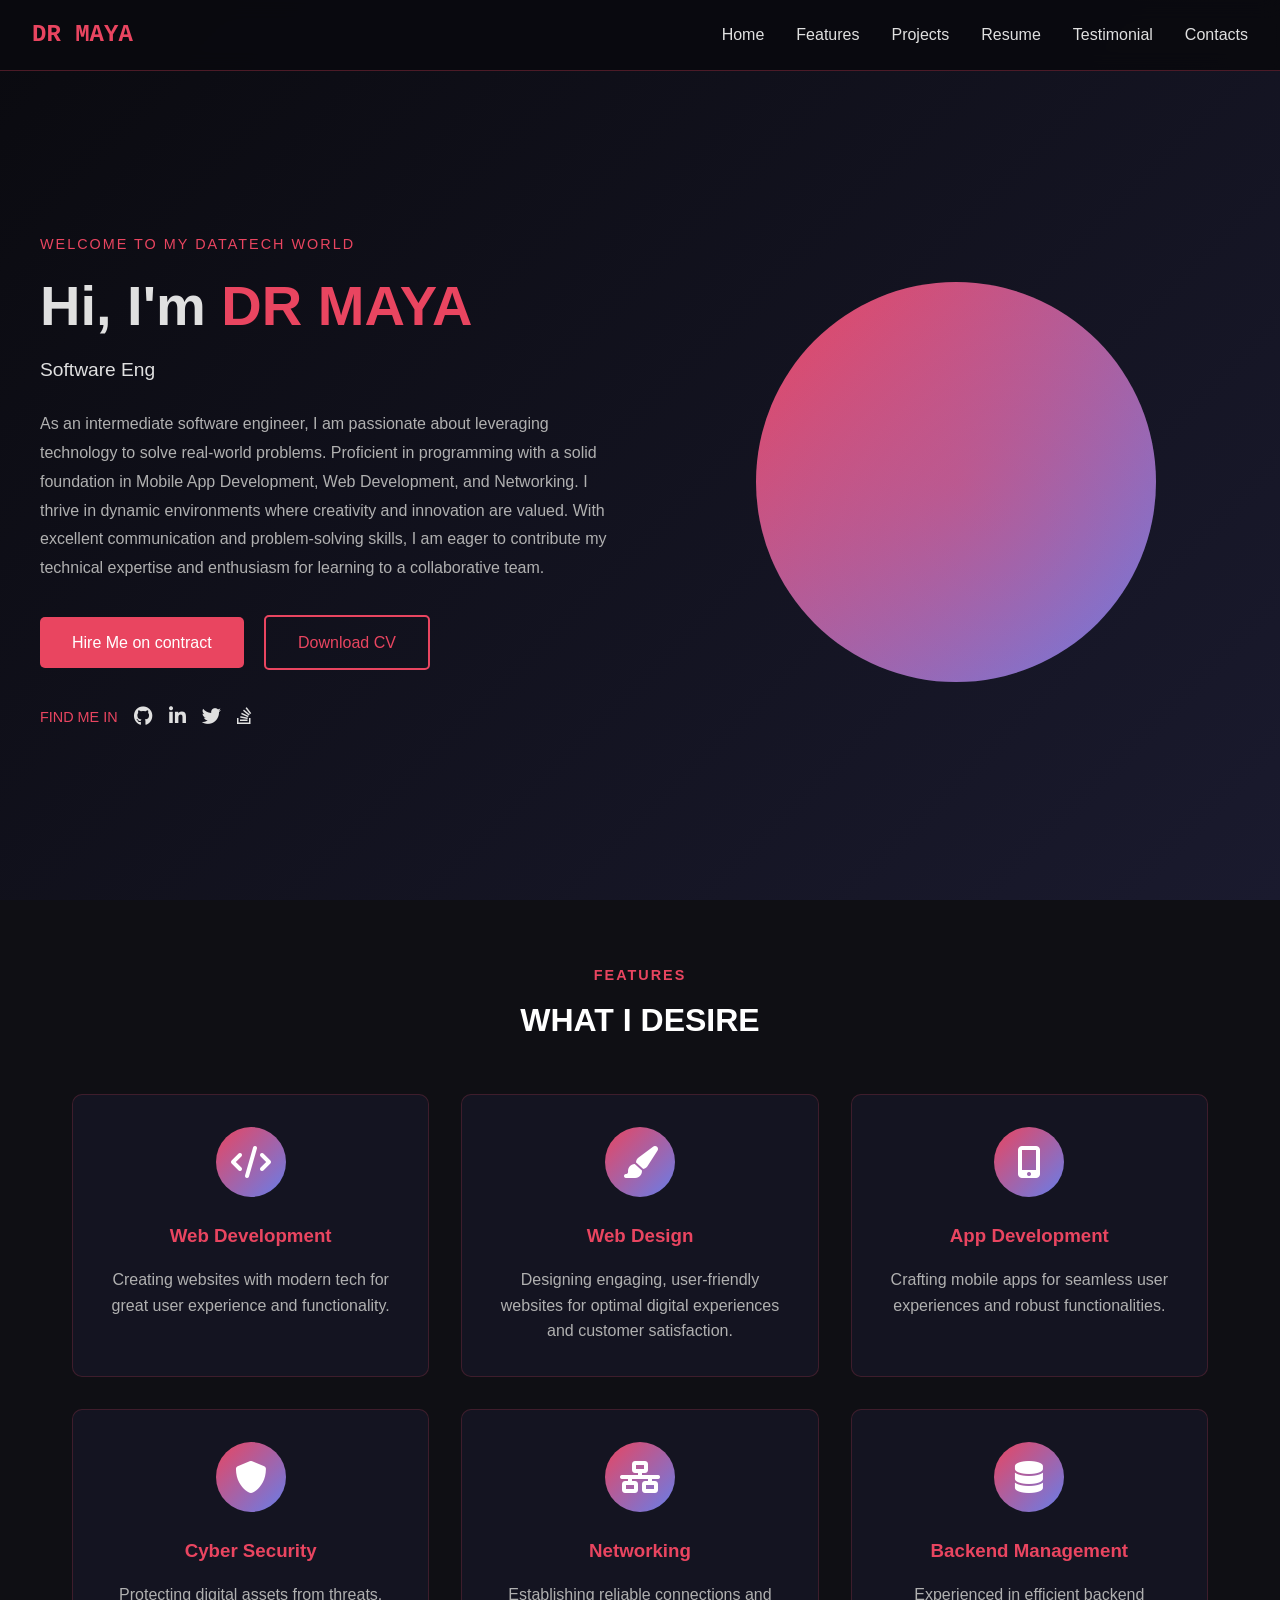
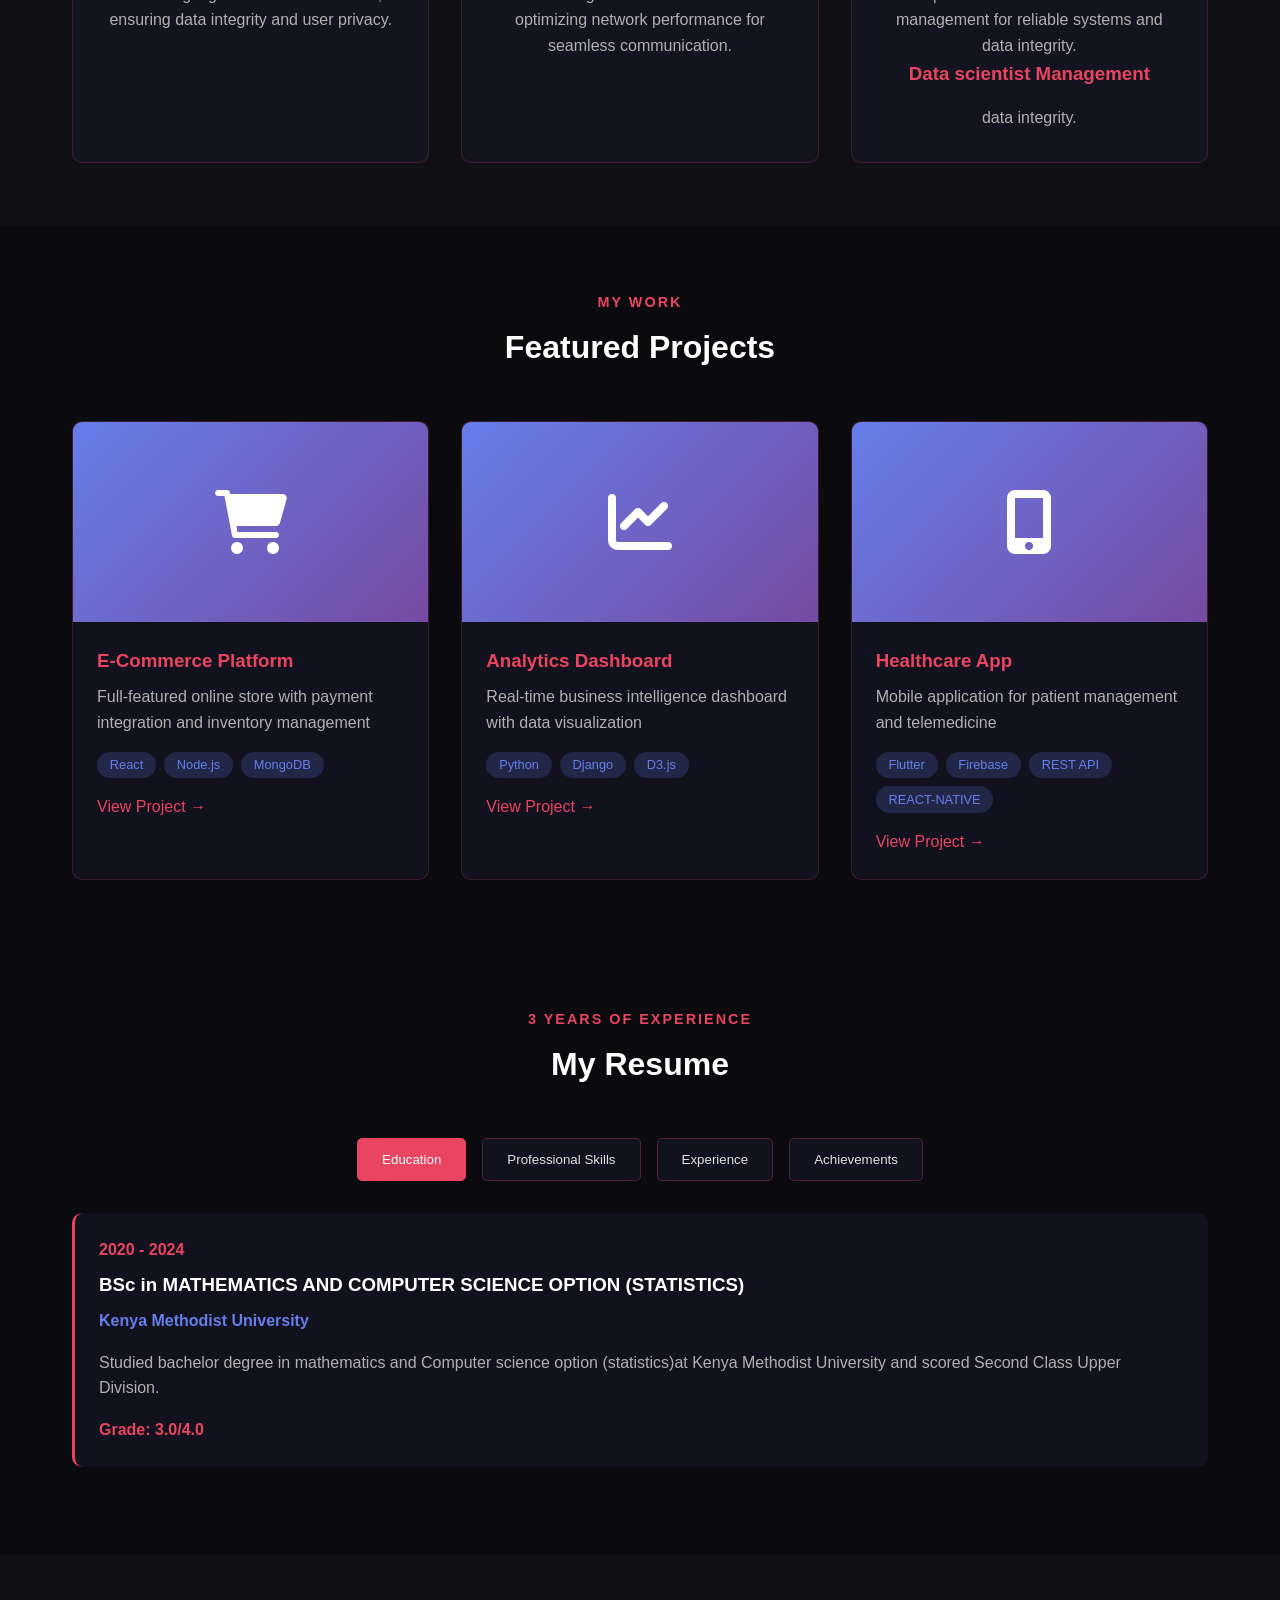
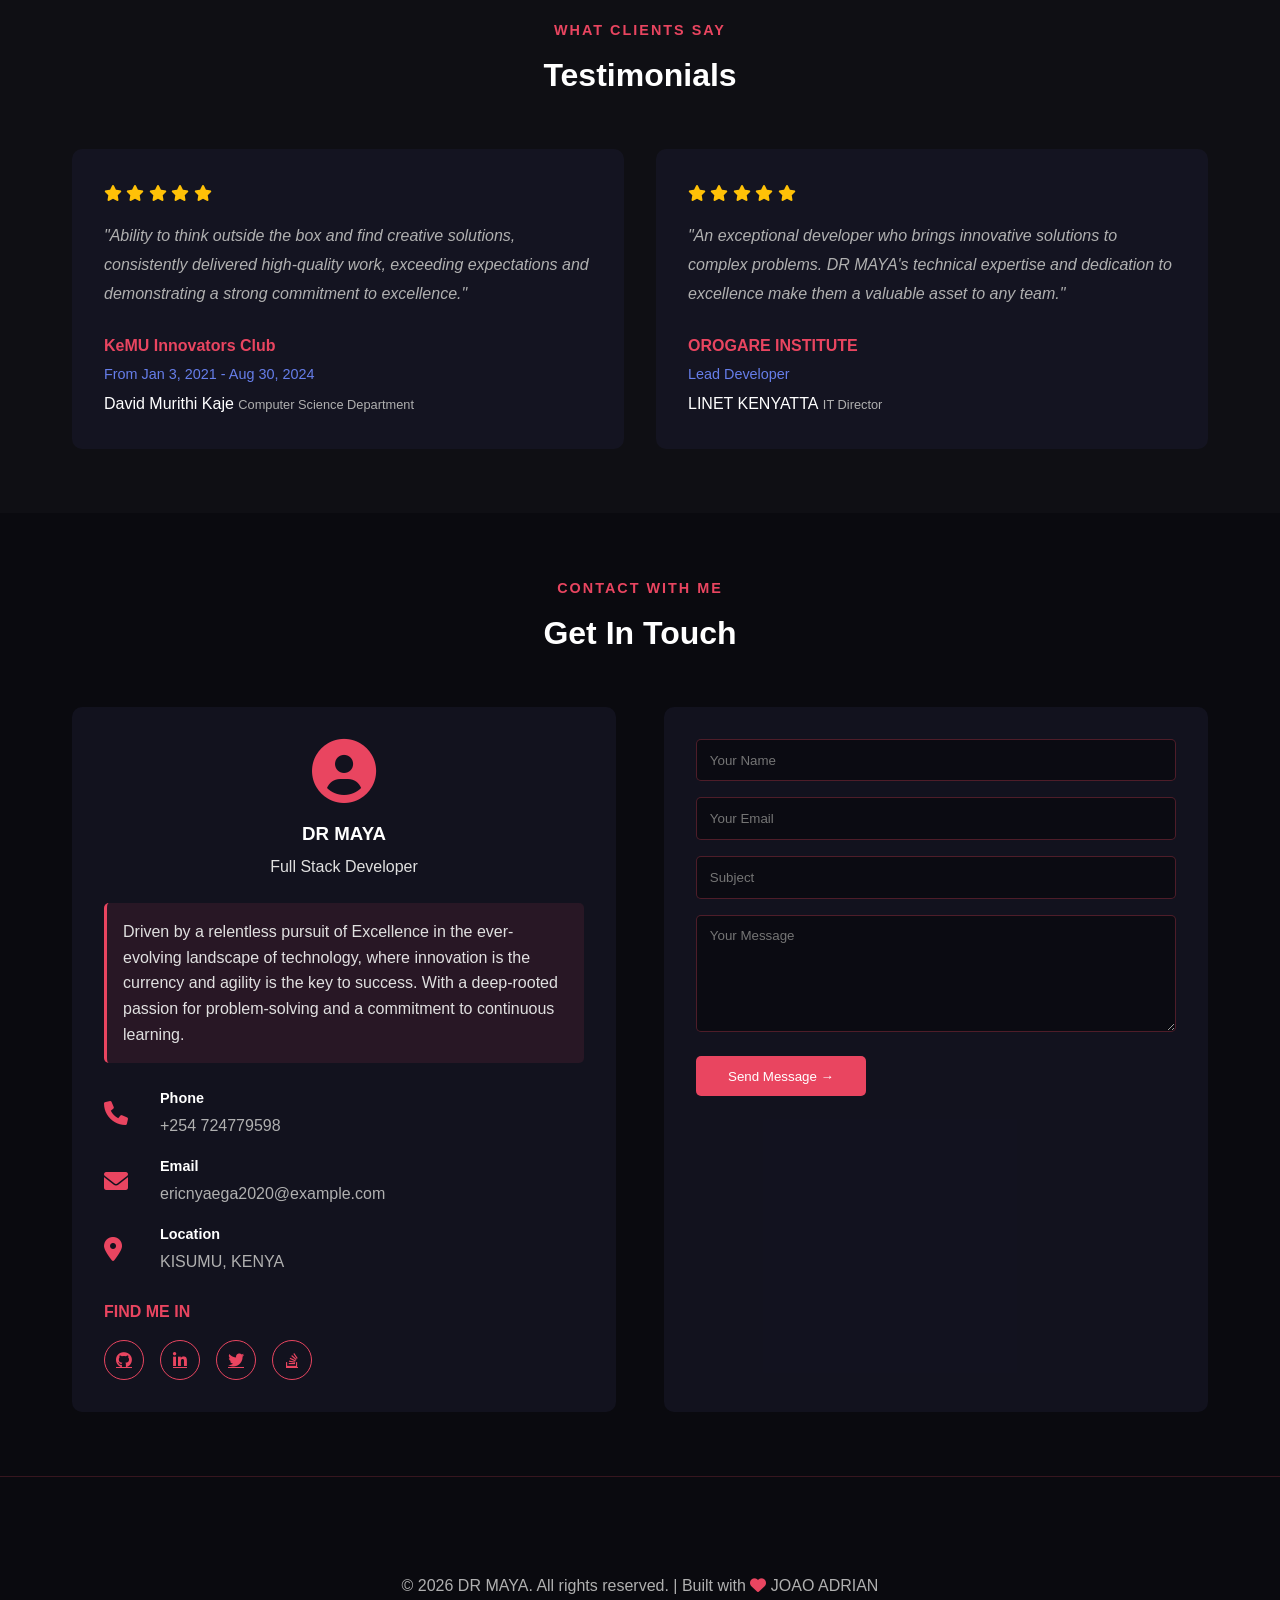
==== index.html @ 388cae54 "Add files via upload" ====
<!DOCTYPE html>
<html lang="en">
<head>
    <meta charset="UTF-8">
    <meta name="viewport" content="width=device-width, initial-scale=1.0">
    <title>DR MAYA | Software Engineer & front_end Developer</title>
    <link rel="stylesheet" href="style.css">
    <link rel="stylesheet" href="https://cdnjs.cloudflare.com/ajax/libs/font-awesome/6.0.0/css/all.min.css">
</head>
<body>
    <!-- Navigation -->
    <nav>
        <div class="logo">
            <a href="index.html">DR MAYA</a>
        </div>
        <ul class="nav-links">
            <li><a href="#home">Home</a></li>
            <li><a href="#features">Features</a></li>
            <li><a href="#projects">Projects</a></li>
            <li><a href="#resume">Resume</a></li>
            <li><a href="#testimonials">Testimonial</a></li>
            <li><a href="#contact">Contacts</a></li>
        </ul>
        <div class="menu-toggle">
            <i class="fas fa-bars"></i>
        </div>
    </nav>

    <!-- Hero Section -->
    <section id="home" class="hero">
        <div class="hero-content">
            <div class="hero-text">
                <span class="welcome-text">WELCOME TO MY DATATECH WORLD</span>
                <h1>Hi, I'm <span class="highlight">DR MAYA</span></h1>
                <div class="typed-text">
                    <span class="role">Software/Data Engineer</span>
                    <span class="role">Front end Developer</span>
                    <span class="role">Data Tech Innovator</span>
                </div>
                <p class="description">
                    As an intermediate software engineer, I am passionate about leveraging technology to solve real-world problems. 
                    Proficient in programming with a solid foundation in Mobile App Development, Web Development, and Networking. 
                    I thrive in dynamic environments where creativity and innovation are valued. With excellent communication 
                    and problem-solving skills, I am eager to contribute my technical expertise and enthusiasm for learning 
                    to a collaborative team.
                </p>
                <div class="hero-buttons">
                    <a href="#contact" class="btn btn-primary">Hire Me on contract</a>
                    <a href="#resume" class="btn btn-secondary">Download CV</a>
                </div>
                <div class="find-me">
                    <span>FIND ME IN</span>
                    <div class="social-icons">
                        <a href="#"><i class="fab fa-github"></i></a>
                        <a href="#"><i class="fab fa-linkedin-in"></i></a>
                        <a href="#"><i class="fab fa-twitter"></i></a>
                        <a href="#"><i class="fab fa-stack-overflow"></i></a>
                    </div>
                </div>
            </div>
            <div class="hero-image">
                <div class="image-wrapper">
                    <div class="glow-effect"></div>
                    <img src="https://via.placeholder.com/400x400/1a1a2e/e94560?text=DR+MAYA" alt="DR MAYA">
                </div>
            </div>
        </div>
    </section>

    <!-- Features Section -->
    <section id="features" class="features">
        <div class="container">
            <div class="section-header">
                <h2>FEATURES</h2>
                <h3>WHAT I DESIRE</h3>
            </div>
            <div class="features-grid">
                <div class="feature-card">
                    <div class="feature-icon">
                        <i class="fas fa-code"></i>
                    </div>
                    <h3>Web Development</h3>
                    <p>Creating websites with modern tech for great user experience and functionality.</p>
                </div>
                <div class="feature-card">
                    <div class="feature-icon">
                        <i class="fas fa-paint-brush"></i>
                    </div>
                    <h3>Web Design</h3>
                    <p>Designing engaging, user-friendly websites for optimal digital experiences and customer satisfaction.</p>
                </div>
                <div class="feature-card">
                    <div class="feature-icon">
                        <i class="fas fa-mobile-alt"></i>
                    </div>
                    <h3>App Development</h3>
                    <p>Crafting mobile apps for seamless user experiences and robust functionalities.</p>
                </div>
                <div class="feature-card">
                    <div class="feature-icon">
                        <i class="fas fa-shield-alt"></i>
                    </div>
                    <h3>Cyber Security</h3>
                    <p>Protecting digital assets from threats, ensuring data integrity and user privacy.</p>
                </div>
                <div class="feature-card">
                    <div class="feature-icon">
                        <i class="fas fa-network-wired"></i>
                    </div>
                    <h3>Networking</h3>
                    <p>Establishing reliable connections and optimizing network performance for seamless communication.</p>
                </div>
                <div class="feature-card">
                    <div class="feature-icon">
                        <i class="fas fa-database"></i>
                    </div>
                    <h3>Backend Management</h3>
                    <p>Experienced in efficient backend management for reliable systems and data integrity.</p>
                    <h3>Data scientist Management</h3>
                    <p>data integrity.</p>
                    
                </div>
            </div>
        </div>
    </section>

    <!-- Projects Section -->
    <section id="projects" class="projects">
        <div class="container">
            <div class="section-header">
                <h2>MY WORK</h2>
                <h3>Featured Projects</h3>
            </div>
            <div class="projects-grid">
                <div class="project-card">
                    <div class="project-image">
                        <i class="fas fa-shopping-cart"></i>
                    </div>
                    <div class="project-info">
                        <h3>E-Commerce Platform</h3>
                        <p>Full-featured online store with payment integration and inventory management</p>
                        <div class="project-tech">
                            <span>React</span>
                            <span>Node.js</span>
                            <span>MongoDB</span>
                        </div>
                        <a href="#" class="project-link">View Project →</a>
                    </div>
                </div>
                <div class="project-card">
                    <div class="project-image">
                        <i class="fas fa-chart-line"></i>
                    </div>
                    <div class="project-info">
                        <h3>Analytics Dashboard</h3>
                        <p>Real-time business intelligence dashboard with data visualization</p>
                        <div class="project-tech">
                            <span>Python</span>
                            <span>Django</span>
                            <span>D3.js</span>
                        </div>
                        <a href="#" class="project-link">View Project →</a>
                    </div>
                </div>
                <div class="project-card">
                    <div class="project-image">
                        <i class="fas fa-mobile-alt"></i>
                    </div>
                    <div class="project-info">
                        <h3>Healthcare App</h3>
                        <p>Mobile application for patient management and telemedicine</p>
                        <div class="project-tech">
                            <span>Flutter</span>
                            <span>Firebase</span>
                            <span>REST API</span>
                            <span>REACT-NATIVE</span>
                        </div>
                        <a href="#" class="project-link">View Project →</a>
                    </div>
                </div>
            </div>
        </div>
    </section>

    <!-- Resume Section -->
    <section id="resume" class="resume">
        <div class="container">
            <div class="section-header">
                <h2>3 YEARS OF EXPERIENCE</h2>
                <h3>My Resume</h3>
            </div>
            
            <div class="resume-tabs">
                <button class="tab-btn active" data-tab="education">Education</button>
                <button class="tab-btn" data-tab="skills">Professional Skills</button>
                <button class="tab-btn" data-tab="experience">Experience</button>
                <button class="tab-btn" data-tab="achievements">Achievements</button>
            </div>

            <div class="tab-content active" id="education">
                <div class="resume-card">
                    <div class="resume-date">2020 - 2024</div>
                    <h3>BSc in MATHEMATICS AND COMPUTER SCIENCE OPTION (STATISTICS)</h3>
                    <h4>Kenya Methodist University</h4>
                    <p>Studied bachelor degree in mathematics and Computer science option (statistics)at Kenya Methodist University and scored Second Class Upper Division.</p>
                    <div class="resume-grade">Grade: 3.0/4.0</div>
                </div>
            </div>

            <div class="tab-content" id="skills">
                <div class="skills-grid">
                    <div class="skills-category">
                        <h3>Development Skills</h3>
                        <div class="skill-item">
                            <span>REACT</span>
                            <div class="skill-bar"><div class="skill-progress" style="width: 100%"></div></div>
                            <span class="skill-percent">65%</span>
                        </div>
                        <div class="skill-item">
                            <span>JAVA</span>
                            <div class="skill-bar"><div class="skill-progress" style="width: 98%"></div></div>
                            <span class="skill-percent">68%</span>
                        </div>
                        <div class="skill-item">
                            <span>JAVASCRIPT</span>
                            <div class="skill-bar"><div class="skill-progress" style="width: 90%"></div></div>
                            <span class="skill-percent">90%</span>
                        </div>
                        <div class="skill-item">
                            <span>PYTHON</span>
                            <div class="skill-bar"><div class="skill-progress" style="width: 80%"></div></div>
                            <span class="skill-percent">80%</span>
                        </div>
                        <div class="skill-item">
                            <span>PHP & MySQL</span>
                            <div class="skill-bar"><div class="skill-progress" style="width: 100%"></div></div>
                            <span class="skill-percent">80%</span>
                        </div>
                        <div class="skill-item">
                            <span>Google Firebase</span>
                            <div class="skill-bar"><div class="skill-progress" style="width: 95%"></div></div>
                            <span class="skill-percent">75%</span>
                        </div>

                    </div>
                    <div class="skills-category">
                        <h3>Networking Skills</h3>
                        <div class="skill-item">
                            <span>API INTEGRATION</span>
                            <div class="skill-bar"><div class="skill-progress" style="width: 100%"></div></div>
                            <span class="skill-percent">100%</span>
                        </div>
                        <div class="skill-item">
                            <span>DATABASE MANAGEMENT</span>
                            <div class="skill-bar"><div class="skill-progress" style="width: 90%"></div></div>
                            <span class="skill-percent">90%</span>
                        </div>
                        <div class="skill-item">
                            <span>SERVER ADMINISTRATION</span>
                            <div class="skill-bar"><div class="skill-progress" style="width: 85%"></div></div>
                            <span class="skill-percent">85%</span>
                        </div>
                        <div class="skill-item">
                            <span>PERFORMANCE OPTIMIZATION</span>
                            <div class="skill-bar"><div class="skill-progress" style="width: 92%"></div></div>
                            <span class="skill-percent">92%</span>
                        </div>
                        <div class="skill-item">
                            <span>NETWORK SECURITY</span>
                            <div class="skill-bar"><div class="skill-progress" style="width: 98%"></div></div>
                            <span class="skill-percent">98%</span>
                        </div>
                        <div class="skill-item">
                            <span>HARDWARE INSTALLATION</span>
                            <div class="skill-bar"><div class="skill-progress" style="width: 100%"></div></div>
                            <span class="skill-percent">100%</span>
                        </div>
                         <div class="skills-category">
                        <h3>TEACHING CAREER</h3>
                        <div class="skill-item">
                            <span>LECTURER OROGARE TVC</span>
                            <div class="skill-bar"><div class="skill-progress" style="width: 100%"></div></div>
                            <span class="skill-percent">100%</span>
                        </div>
                       
                    </div>
                </div>
            </div>

            <div class="tab-content" id="experience">
                <div class="resume-card">
                    <div class="resume-date">2024 - 2025</div>
                    <h3>data Engineer</h3>
                    <h4>meru university</h4>
                    <p>Worked as a data engineer at meru university. Designed and developed an advertising website for the Agency.</p>
                </div>
                <div class="resume-card">
                    <div class="resume-date">2025 - present</div>
                    <h3>Network Administrator</h3>
                    <h4>orogare intsitute</h4>
                    <p>Responsible for network configuration, maintenance, and ensuring optimal network performance.</p>
                </div>
                <div class="resume-card">
                    <div class="resume-date">2021 - 2024</div>
                    <h3>Mobile App Development Training</h3>
                    <h4>Kenya Methodist University</h4>
                    <p>Attended Innovators Club bootcamp workshop for mobile app development and data engineer.</p>
                </div>
                <div class="resume-card">
                    <div class="resume-date">2023</div>
                    <h3>Web Development Workshop</h3>
                    <h4>Apple Developer Team</h4>
                    <p>Attended online workshop for web application using React framework for frontend development.</p>
                </div>
            </div>

            <div class="tab-content" id="achievements">
                <div class="achievements-grid">
                    <div class="achievement-card">
                        <i class="fas fa-trophy"></i>
                        <h3>Best Innovator Award</h3>
                        <p>Kenya Methodist University - 2023</p>
                    </div>
                    <div class="achievement-card">
                        <i class="fas fa-certificate"></i>
                        <h3>Certified data engineer Developer</h3>
                        <p>Google Developer Certification - 2025</p>
                    </div>
                    <div class="achievement-card">
                        <i class="fas fa-award"></i>
                        <h3>Excellence in IoT Engineering</h3>
                        <p>IoT DEVELOPER - 2026</p>
                    </div>
                </div>
            </div>
        </div>
    </section>

    <!-- Testimonials Section -->
    <section id="testimonials" class="testimonials">
        <div class="container">
            <div class="section-header">
                <h2>WHAT CLIENTS SAY</h2>
                <h3>Testimonials</h3>
            </div>
            <div class="testimonials-grid">
                <div class="testimonial-card">
                    <div class="testimonial-rating">
                        <i class="fas fa-star"></i>
                        <i class="fas fa-star"></i>
                        <i class="fas fa-star"></i>
                        <i class="fas fa-star"></i>
                        <i class="fas fa-star"></i>
                    </div>
                    <p class="testimonial-text">
                        "Ability to think outside the box and find creative solutions, consistently delivered high-quality work, 
                        exceeding expectations and demonstrating a strong commitment to excellence."
                    </p>
                    <div class="testimonial-author">
                        <h4>KeMU Innovators Club</h4>
                        <p>From Jan 3, 2021 - Aug 30, 2024</p>
                        <span>David Murithi Kaje</span>
                        <small>Computer Science Department</small>
                    </div>
                </div>
                <div class="testimonial-card">
                    <div class="testimonial-rating">
                        <i class="fas fa-star"></i>
                        <i class="fas fa-star"></i>
                        <i class="fas fa-star"></i>
                        <i class="fas fa-star"></i>
                        <i class="fas fa-star"></i>
                    </div>
                    <p class="testimonial-text">
                        "An exceptional developer who brings innovative solutions to complex problems. DR MAYA's technical expertise 
                        and dedication to excellence make them a valuable asset to any team."
                    </p>
                    <div class="testimonial-author">
                        <h4>OROGARE INSTITUTE</h4>
                        <p>Lead Developer</p>
                        <span>LINET KENYATTA</span>
                        <small>IT Director</small>
                    </div>
                </div>
            </div>
        </div>
    </section>

    <!-- Contact Section -->
    <section id="contact" class="contact">
        <div class="container">
            <div class="section-header">
                <h2>CONTACT WITH ME</h2>
                <h3>Get In Touch</h3>
            </div>
            <div class="contact-wrapper">
                <div class="contact-info">
                    <div class="contact-header">
                        <i class="fas fa-user-circle"></i>
                        <h3>DR MAYA</h3>
                        <p>Full Stack Developer</p>
                    </div>
                    <div class="contact-quote">
                        <p>Driven by a relentless pursuit of Excellence in the ever-evolving landscape of technology, 
                        where innovation is the currency and agility is the key to success. With a deep-rooted passion 
                        for problem-solving and a commitment to continuous learning.</p>
                    </div>
                    <div class="contact-details">
                        <div class="contact-item">
                            <i class="fas fa-phone"></i>
                            <div>
                                <h4>Phone</h4>
                                <p>+254 724779598</p>
                            </div>
                        </div>
                        <div class="contact-item">
                            <i class="fas fa-envelope"></i>
                            <div>
                                <h4>Email</h4>
                                <p>ericnyaega2020@example.com</p>
                            </div>
                        </div>
                        <div class="contact-item">
                            <i class="fas fa-map-marker-alt"></i>
                            <div>
                                <h4>Location</h4>
                                <p>KISUMU, KENYA</p>
                            </div>
                        </div>
                    </div>
                    <div class="contact-social">
                        <h4>FIND ME IN</h4>
                        <div class="social-links">
                            <a href="#"><i class="fab fa-github"></i></a>
                            <a href="#"><i class="fab fa-linkedin-in"></i></a>
                            <a href="#"><i class="fab fa-twitter"></i></a>
                            <a href="#"><i class="fab fa-stack-overflow"></i></a>
                        </div>
                    </div>
                </div>
                <form class="contact-form" id="contactForm">
                    <div class="form-group">
                        <input type="text" placeholder="Your Name" required>
                    </div>
                    <div class="form-group">
                        <input type="email" placeholder="Your Email" required>
                    </div>
                    <div class="form-group">
                        <input type="text" placeholder="Subject">
                    </div>
                    <div class="form-group">
                        <textarea rows="6" placeholder="Your Message" required></textarea>
                    </div>
                    <button type="submit" class="btn btn-primary">Send Message →</button>
                </form>
            </div>
        </div>
    </section>

    <!-- Footer -->
    <footer>
        <div class="container">
            <p>&copy; 2026 DR MAYA. All rights reserved. | Built with <i class="fas fa-heart"></i> JOAO ADRIAN</p>
        </div>
    </footer>

    <script src="script.js"></script>
</body>
</html>
---- style.css ----
* {
    margin: 0;
    padding: 0;
    box-sizing: border-box;
}

body {
    font-family: 'Poppins', 'Segoe UI', Tahoma, Geneva, Verdana, sans-serif;
    background: #0a0a0f;
    color: #e0e0e0;
    line-height: 1.6;
    overflow-x: hidden;
}

/* Import Google Fonts */
@import url('https://fonts.googleapis.com/css2?family=Poppins:wght@300;400;500;600;700;800&display=swap');

/* Custom Scrollbar */
::-webkit-scrollbar {
    width: 10px;
}

::-webkit-scrollbar-track {
    background: #1a1a2e;
}

::-webkit-scrollbar-thumb {
    background: #e94560;
    border-radius: 5px;
}

/* Navigation */
nav {
    background: rgba(10, 10, 15, 0.95);
    backdrop-filter: blur(10px);
    padding: 1rem 2rem;
    position: fixed;
    width: 100%;
    top: 0;
    z-index: 1000;
    display: flex;
    justify-content: space-between;
    align-items: center;
    border-bottom: 1px solid rgba(233, 69, 96, 0.3);
}

.logo a {
    font-size: 1.5rem;
    font-weight: bold;
    color: #e94560;
    text-decoration: none;
    font-family: monospace;
}

.nav-links {
    display: flex;
    list-style: none;
    gap: 2rem;
}

.nav-links a {
    color: #e0e0e0;
    text-decoration: none;
    transition: color 0.3s;
    font-weight: 500;
}

.nav-links a:hover {
    color: #e94560;
}

.menu-toggle {
    display: none;
    font-size: 1.5rem;
    cursor: pointer;
}

/* Hero Section */
.hero {
    min-height: 100vh;
    display: flex;
    align-items: center;
    padding: 6rem 2rem 2rem;
    background: linear-gradient(135deg, #0a0a0f 0%, #1a1a2e 100%);
}

.hero-content {
    max-width: 1200px;
    margin: 0 auto;
    display: grid;
    grid-template-columns: 1fr 1fr;
    gap: 4rem;
    align-items: center;
}

.welcome-text {
    color: #e94560;
    font-size: 0.9rem;
    letter-spacing: 2px;
    margin-bottom: 1rem;
    display: inline-block;
}

.hero-text h1 {
    font-size: 3.5rem;
    margin-bottom: 1rem;
    line-height: 1.2;
}

.highlight {
    color: #e94560;
}

.typed-text {
    margin-bottom: 1.5rem;
    font-size: 1.2rem;
}

.role {
    display: inline-block;
    background: rgba(233, 69, 96, 0.2);
    padding: 0.2rem 1rem;
    border-radius: 20px;
    margin-right: 0.5rem;
}

.description {
    color: #b0b0b0;
    margin-bottom: 2rem;
    line-height: 1.8;
}

.hero-buttons {
    margin-bottom: 2rem;
}

.btn {
    display: inline-block;
    padding: 0.8rem 2rem;
    border-radius: 5px;
    text-decoration: none;
    transition: all 0.3s;
    margin-right: 1rem;
    border: none;
    cursor: pointer;
    font-weight: 500;
}

.btn-primary {
    background: #e94560;
    color: white;
}

.btn-primary:hover {
    background: #d63a54;
    transform: translateY(-2px);
    box-shadow: 0 5px 20px rgba(233, 69, 96, 0.3);
}

.btn-secondary {
    background: transparent;
    border: 2px solid #e94560;
    color: #e94560;
}

.btn-secondary:hover {
    background: #e94560;
    color: white;
    transform: translateY(-2px);
}

.find-me {
    display: flex;
    align-items: center;
    gap: 1rem;
}

.find-me span {
    color: #e94560;
    font-size: 0.9rem;
}

.social-icons {
    display: flex;
    gap: 1rem;
}

.social-icons a {
    color: #e0e0e0;
    transition: color 0.3s;
    font-size: 1.2rem;
}

.social-icons a:hover {
    color: #e94560;
}

.hero-image {
    position: relative;
}

.image-wrapper {
    position: relative;
    width: 400px;
    height: 400px;
    margin: 0 auto;
    border-radius: 50%;
    overflow: hidden;
    background: linear-gradient(135deg, #e94560, #667eea);
    padding: 5px;
}

.image-wrapper img {
    width: 100%;
    height: 100%;
    object-fit: cover;
    border-radius: 50%;
}

.glow-effect {
    position: absolute;
    top: -20px;
    left: -20px;
    right: -20px;
    bottom: -20px;
    background: radial-gradient(circle, rgba(233,69,96,0.3), transparent);
    border-radius: 50%;
    animation: pulse 2s infinite;
}

@keyframes pulse {
    0%, 100% { opacity: 0.5; transform: scale(1); }
    50% { opacity: 1; transform: scale(1.05); }
}

/* Sections */
.container {
    max-width: 1200px;
    margin: 0 auto;
    padding: 4rem 2rem;
}

.section-header {
    text-align: center;
    margin-bottom: 3rem;
}

.section-header h2 {
    color: #e94560;
    font-size: 0.9rem;
    letter-spacing: 2px;
    margin-bottom: 0.5rem;
}

.section-header h3 {
    font-size: 2rem;
    color: white;
}

/* Features */
.features {
    background: #0f0f14;
}

.features-grid {
    display: grid;
    grid-template-columns: repeat(auto-fit, minmax(350px, 1fr));
    gap: 2rem;
}

.feature-card {
    background: rgba(26, 26, 46, 0.5);
    padding: 2rem;
    border-radius: 10px;
    text-align: center;
    transition: all 0.3s;
    border: 1px solid rgba(233, 69, 96, 0.2);
}

.feature-card:hover {
    transform: translateY(-5px);
    border-color: #e94560;
    box-shadow: 0 5px 20px rgba(233, 69, 96, 0.2);
}

.feature-icon {
    width: 70px;
    height: 70px;
    background: linear-gradient(135deg, #e94560, #667eea);
    border-radius: 50%;
    display: flex;
    align-items: center;
    justify-content: center;
    margin: 0 auto 1.5rem;
}

.feature-icon i {
    font-size: 2rem;
    color: white;
}

.feature-card h3 {
    color: #e94560;
    margin-bottom: 1rem;
}

.feature-card p {
    color: #b0b0b0;
    line-height: 1.6;
}

/* Projects */
.projects-grid {
    display: grid;
    grid-template-columns: repeat(auto-fit, minmax(350px, 1fr));
    gap: 2rem;
}

.project-card {
    background: rgba(26, 26, 46, 0.5);
    border-radius: 10px;
    overflow: hidden;
    transition: all 0.3s;
    border: 1px solid rgba(233, 69, 96, 0.2);
}

.project-card:hover {
    transform: translateY(-5px);
    border-color: #e94560;
}

.project-image {
    height: 200px;
    background: linear-gradient(135deg, #667eea, #764ba2);
    display: flex;
    align-items: center;
    justify-content: center;
    font-size: 4rem;
    color: white;
}

.project-info {
    padding: 1.5rem;
}

.project-info h3 {
    color: #e94560;
    margin-bottom: 0.5rem;
}

.project-info p {
    color: #b0b0b0;
    margin-bottom: 1rem;
}

.project-tech {
    display: flex;
    gap: 0.5rem;
    flex-wrap: wrap;
    margin-bottom: 1rem;
}

.project-tech span {
    background: rgba(102, 126, 234, 0.2);
    padding: 0.2rem 0.8rem;
    border-radius: 20px;
    font-size: 0.8rem;
    color: #667eea;
}

.project-link {
    color: #e94560;
    text-decoration: none;
    font-weight: 500;
    transition: color 0.3s;
}

.project-link:hover {
    color: #667eea;
}

/* Resume */
.resume-tabs {
    display: flex;
    justify-content: center;
    gap: 1rem;
    margin-bottom: 2rem;
    flex-wrap: wrap;
}

.tab-btn {
    background: rgba(26, 26, 46, 0.5);
    border: 1px solid rgba(233, 69, 96, 0.3);
    padding: 0.8rem 1.5rem;
    border-radius: 5px;
    color: #e0e0e0;
    cursor: pointer;
    transition: all 0.3s;
    font-weight: 500;
}

.tab-btn.active {
    background: #e94560;
    border-color: #e94560;
    color: white;
}

.tab-btn:hover {
    background: #e94560;
    color: white;
}

.tab-content {
    display: none;
    animation: fadeIn 0.5s;
}

.tab-content.active {
    display: block;
}

@keyframes fadeIn {
    from { opacity: 0; transform: translateY(10px); }
    to { opacity: 1; transform: translateY(0); }
}

.resume-card {
    background: rgba(26, 26, 46, 0.5);
    padding: 1.5rem;
    border-radius: 10px;
    margin-bottom: 1.5rem;
    border-left: 3px solid #e94560;
}

.resume-date {
    color: #e94560;
    font-weight: bold;
    margin-bottom: 0.5rem;
}

.resume-card h3 {
    color: white;
    margin-bottom: 0.5rem;
}

.resume-card h4 {
    color: #667eea;
    margin-bottom: 1rem;
}

.resume-card p {
    color: #b0b0b0;
}

.resume-grade {
    margin-top: 1rem;
    color: #e94560;
    font-weight: bold;
}

/* Skills */
.skills-grid {
    display: grid;
    grid-template-columns: repeat(auto-fit, minmax(400px, 1fr));
    gap: 2rem;
}

.skills-category h3 {
    color: #e94560;
    margin-bottom: 1.5rem;
}

.skill-item {
    margin-bottom: 1rem;
    display: flex;
    align-items: center;
    gap: 1rem;
}

.skill-item span:first-child {
    width: 120px;
    font-weight: 500;
}

.skill-bar {
    flex: 1;
    height: 8px;
    background: rgba(255,255,255,0.1);
    border-radius: 10px;
    overflow: hidden;
}

.skill-progress {
    height: 100%;
    background: linear-gradient(90deg, #e94560, #667eea);
    border-radius: 10px;
    animation: slideIn 1s ease;
}

@keyframes slideIn {
    from { width: 0; }
    to { width: 100%; }
}

.skill-percent {
    width: 40px;
    text-align: right;
    color: #e94560;
}

/* Achievements */
.achievements-grid {
    display: grid;
    grid-template-columns: repeat(auto-fit, minmax(300px, 1fr));
    gap: 2rem;
}

.achievement-card {
    background: rgba(26, 26, 46, 0.5);
    padding: 2rem;
    border-radius: 10px;
    text-align: center;
    transition: all 0.3s;
}

.achievement-card:hover {
    transform: translateY(-5px);
    border-color: #e94560;
}

.achievement-card i {
    font-size: 3rem;
    color: #e94560;
    margin-bottom: 1rem;
}

.achievement-card h3 {
    color: white;
    margin-bottom: 0.5rem;
}

/* Testimonials */
.testimonials {
    background: #0f0f14;
}

.testimonials-grid {
    display: grid;
    grid-template-columns: repeat(auto-fit, minmax(450px, 1fr));
    gap: 2rem;
}

.testimonial-card {
    background: rgba(26, 26, 46, 0.5);
    padding: 2rem;
    border-radius: 10px;
    transition: all 0.3s;
}

.testimonial-card:hover {
    transform: translateY(-5px);
    box-shadow: 0 5px 20px rgba(233, 69, 96, 0.2);
}

.testimonial-rating {
    margin-bottom: 1rem;
    color: #ffc107;
}

.testimonial-text {
    color: #b0b0b0;
    font-style: italic;
    margin-bottom: 1.5rem;
    line-height: 1.8;
}

.testimonial-author h4 {
    color: #e94560;
    margin-bottom: 0.3rem;
}

.testimonial-author p {
    color: #667eea;
    font-size: 0.9rem;
    margin-bottom: 0.3rem;
}

.testimonial-author span {
    color: white;
    font-weight: 500;
}

.testimonial-author small {
    color: #b0b0b0;
    font-size: 0.8rem;
}

/* Contact */
.contact-wrapper {
    display: grid;
    grid-template-columns: 1fr 1fr;
    gap: 3rem;
}

.contact-info {
    background: rgba(26, 26, 46, 0.5);
    padding: 2rem;
    border-radius: 10px;
}

.contact-header {
    text-align: center;
    margin-bottom: 1.5rem;
}

.contact-header i {
    font-size: 4rem;
    color: #e94560;
    margin-bottom: 1rem;
}

.contact-header h3 {
    color: white;
    margin-bottom: 0.3rem;
}

.contact-quote {
    background: rgba(233, 69, 96, 0.1);
    padding: 1rem;
    border-radius: 5px;
    margin-bottom: 1.5rem;
    border-left: 3px solid #e94560;
}

.contact-details {
    margin-bottom: 1.5rem;
}

.contact-item {
    display: flex;
    align-items: center;
    gap: 1rem;
    margin-bottom: 1rem;
}

.contact-item i {
    font-size: 1.5rem;
    color: #e94560;
    width: 40px;
}

.contact-item h4 {
    color: white;
    font-size: 0.9rem;
    margin-bottom: 0.2rem;
}

.contact-item p {
    color: #b0b0b0;
}

.contact-social h4 {
    color: #e94560;
    margin-bottom: 1rem;
}

.social-links {
    display: flex;
    gap: 1rem;
}

.social-links a {
    width: 40px;
    height: 40px;
    border: 1px solid #e94560;
    border-radius: 50%;
    display: flex;
    align-items: center;
    justify-content: center;
    color: #e94560;
    transition: all 0.3s;
}

.social-links a:hover {
    background: #e94560;
    color: white;
    transform: translateY(-3px);
}

.contact-form {
    background: rgba(26, 26, 46, 0.5);
    padding: 2rem;
    border-radius: 10px;
}

.form-group {
    margin-bottom: 1rem;
}

.form-group input,
.form-group textarea {
    width: 100%;
    padding: 0.8rem;
    background: rgba(10, 10, 15, 0.8);
    border: 1px solid rgba(233, 69, 96, 0.3);
    border-radius: 5px;
    color: white;
    font-family: inherit;
    transition: all 0.3s;
}

.form-group input:focus,
.form-group textarea:focus {
    outline: none;
    border-color: #e94560;
}

/* Footer */
footer {
    background: #0a0a0f;
    text-align: center;
    padding: 2rem;
    border-top: 1px solid rgba(233, 69, 96, 0.2);
    color: #b0b0b0;
}

footer i {
    color: #e94560;
}

/* Responsive */
@media (max-width: 968px) {
    .hero-content {
        grid-template-columns: 1fr;
        text-align: center;
    }
    
    .find-me {
        justify-content: center;
    }
    
    .hero-image {
        order: -1;
    }
    
    .image-wrapper {
        width: 300px;
        height: 300px;
    }
    
    .contact-wrapper {
        grid-template-columns: 1fr;
    }
    
    .menu-toggle {
        display: block;
    }
    
    .nav-links {
        display: none;
        position: absolute;
        top: 100%;
        left: 0;
        right: 0;
        background: rgba(10, 10, 15, 0.95);
        flex-direction: column;
        padding: 1rem;
        text-align: center;
        backdrop-filter: blur(10px);
    }
    
    .nav-links.active {
        display: flex;
    }
    
    .skills-grid {
        grid-template-columns: 1fr;
    }
    
    .testimonials-grid {
        grid-template-columns: 1fr;
    }
}

@media (max-width: 768px) {
    .hero-text h1 {
        font-size: 2rem;
    }
    
    .features-grid,
    .projects-grid {
        grid-template-columns: 1fr;
    }
    
    .resume-tabs {
        flex-direction: column;
    }
    
    .section-header h3 {
        font-size: 1.5rem;
    }
}
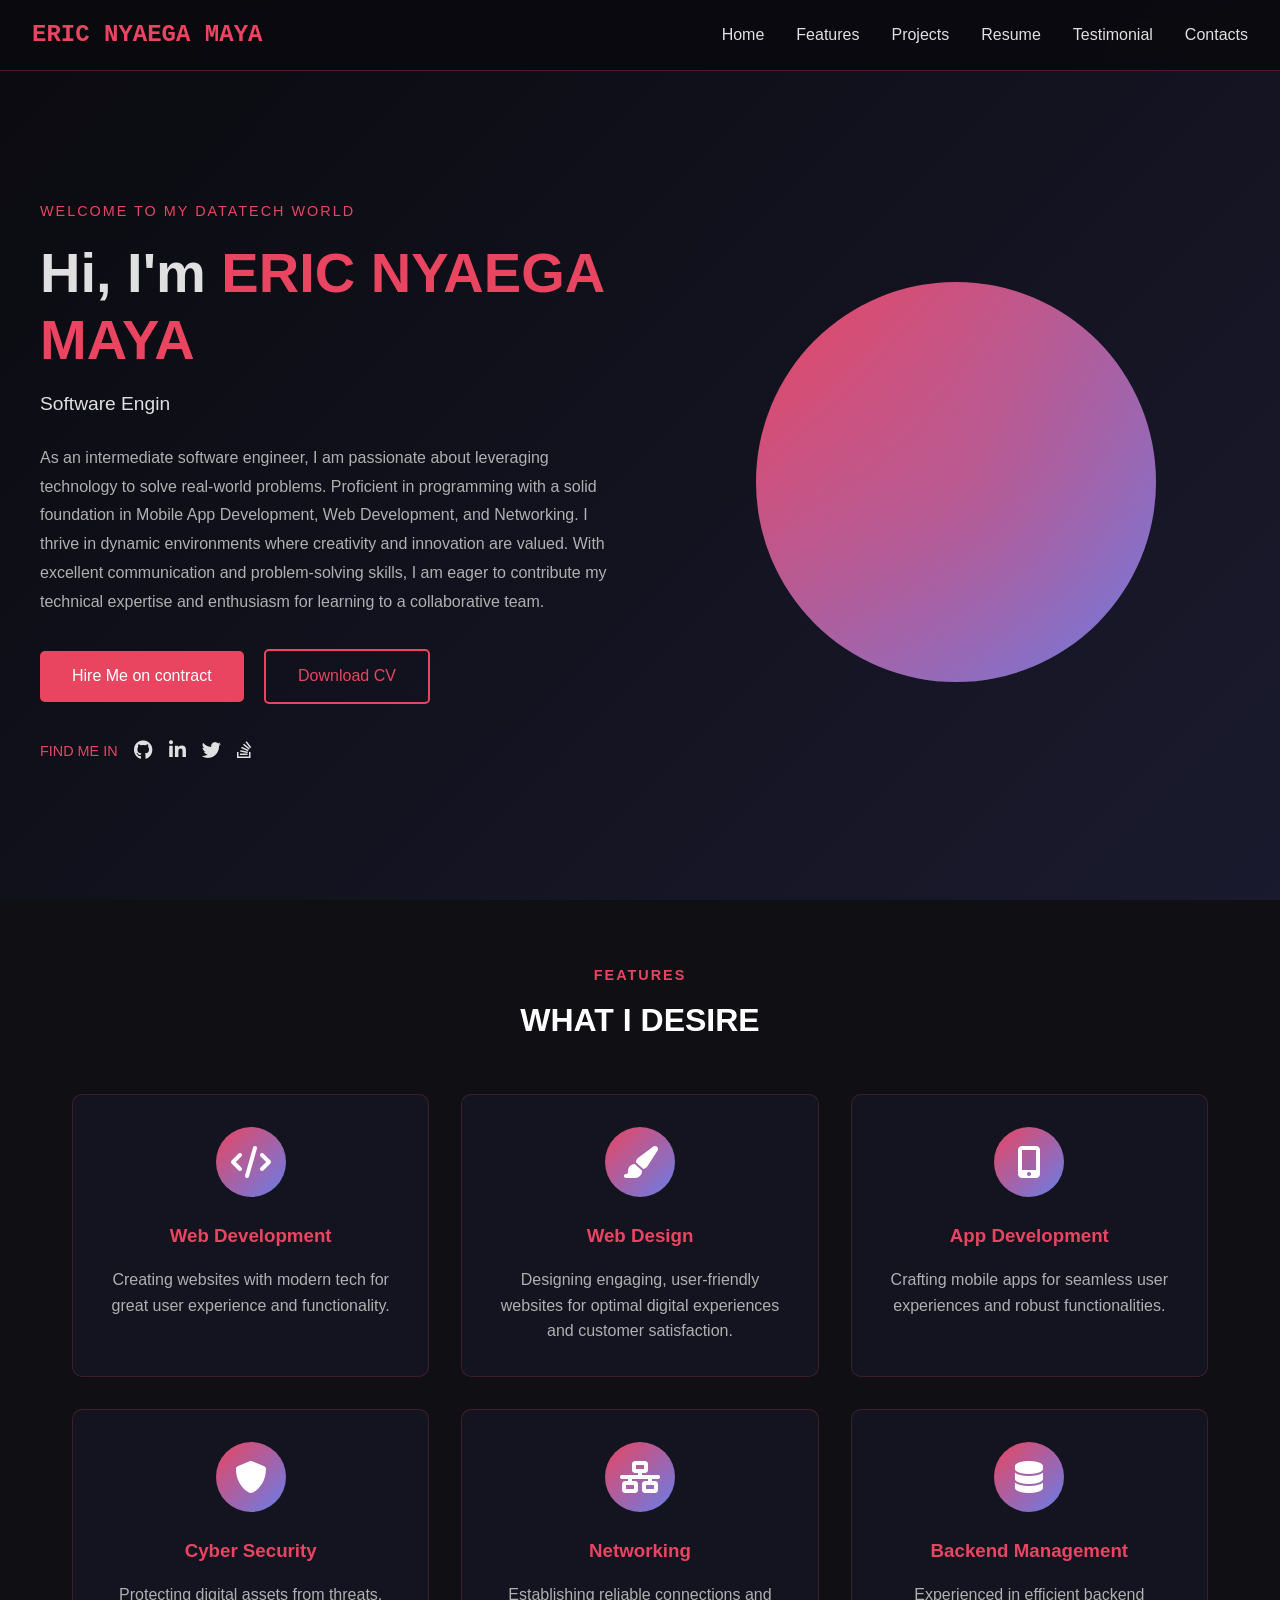
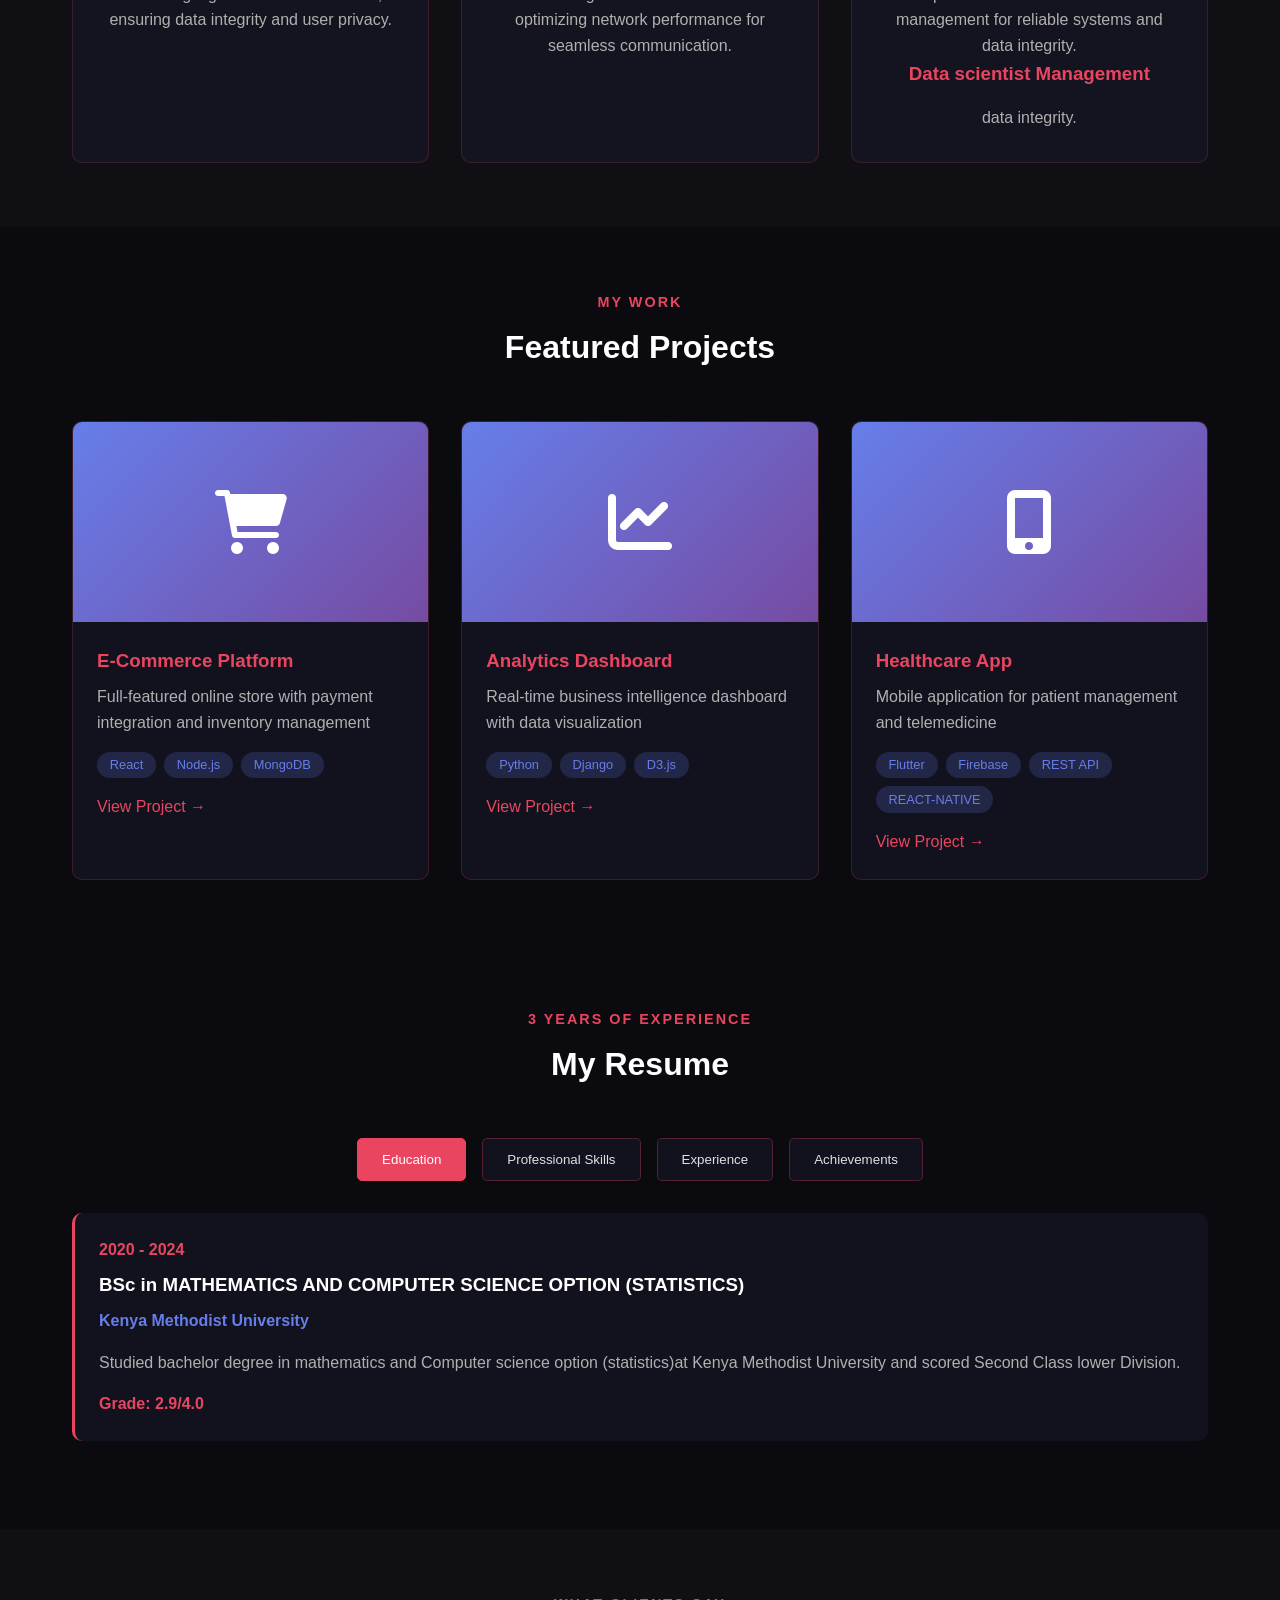
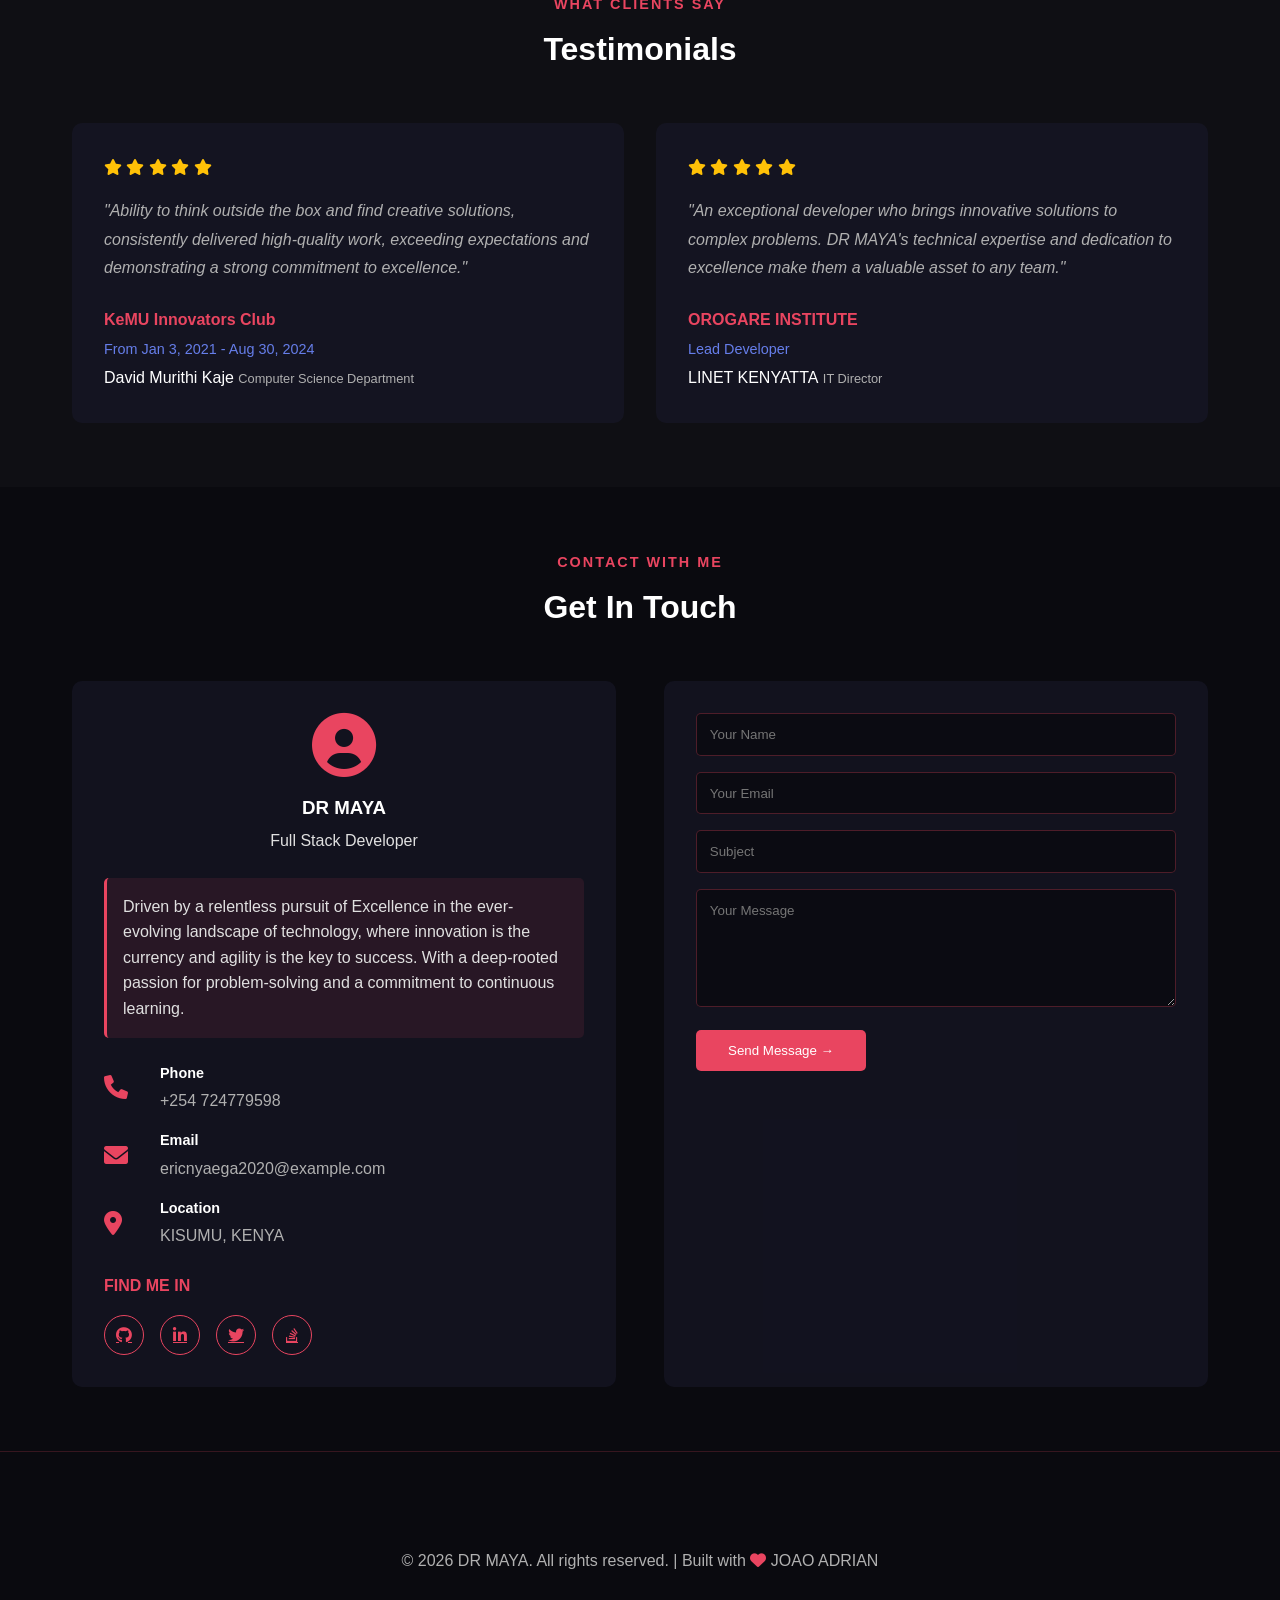
==== commit 43c1924d: "Update print statement to say 'Goodbye World'" ====
--- a/index.html
+++ b/index.html
@@ -3,7 +3,7 @@
 <head>
     <meta charset="UTF-8">
     <meta name="viewport" content="width=device-width, initial-scale=1.0">
-    <title>DR MAYA | Software Engineer & front_end Developer</title>
+    <title>ERIC NYAEGA MAYA | Software Engineer & front_end Developer</title>
     <link rel="stylesheet" href="style.css">
     <link rel="stylesheet" href="https://cdnjs.cloudflare.com/ajax/libs/font-awesome/6.0.0/css/all.min.css">
 </head>
@@ -11,7 +11,7 @@
     <!-- Navigation -->
     <nav>
         <div class="logo">
-            <a href="index.html">DR MAYA</a>
+            <a href="index.html">ERIC NYAEGA MAYA</a>
         </div>
         <ul class="nav-links">
             <li><a href="#home">Home</a></li>
@@ -31,7 +31,7 @@
         <div class="hero-content">
             <div class="hero-text">
                 <span class="welcome-text">WELCOME TO MY DATATECH WORLD</span>
-                <h1>Hi, I'm <span class="highlight">DR MAYA</span></h1>
+                <h1>Hi, I'm <span class="highlight">ERIC NYAEGA MAYA</span></h1>
                 <div class="typed-text">
                     <span class="role">Software/Data Engineer</span>
                     <span class="role">Front end Developer</span>
@@ -202,8 +202,8 @@
                     <div class="resume-date">2020 - 2024</div>
                     <h3>BSc in MATHEMATICS AND COMPUTER SCIENCE OPTION (STATISTICS)</h3>
                     <h4>Kenya Methodist University</h4>
-                    <p>Studied bachelor degree in mathematics and Computer science option (statistics)at Kenya Methodist University and scored Second Class Upper Division.</p>
-                    <div class="resume-grade">Grade: 3.0/4.0</div>
+                    <p>Studied bachelor degree in mathematics and Computer science option (statistics)at Kenya Methodist University and scored Second Class lower Division.</p>
+                    <div class="resume-grade">Grade: 2.9/4.0</div>
                 </div>
             </div>
 
@@ -466,4 +466,4 @@
 
     <script src="script.js"></script>
 </body>
-</html>+</html>
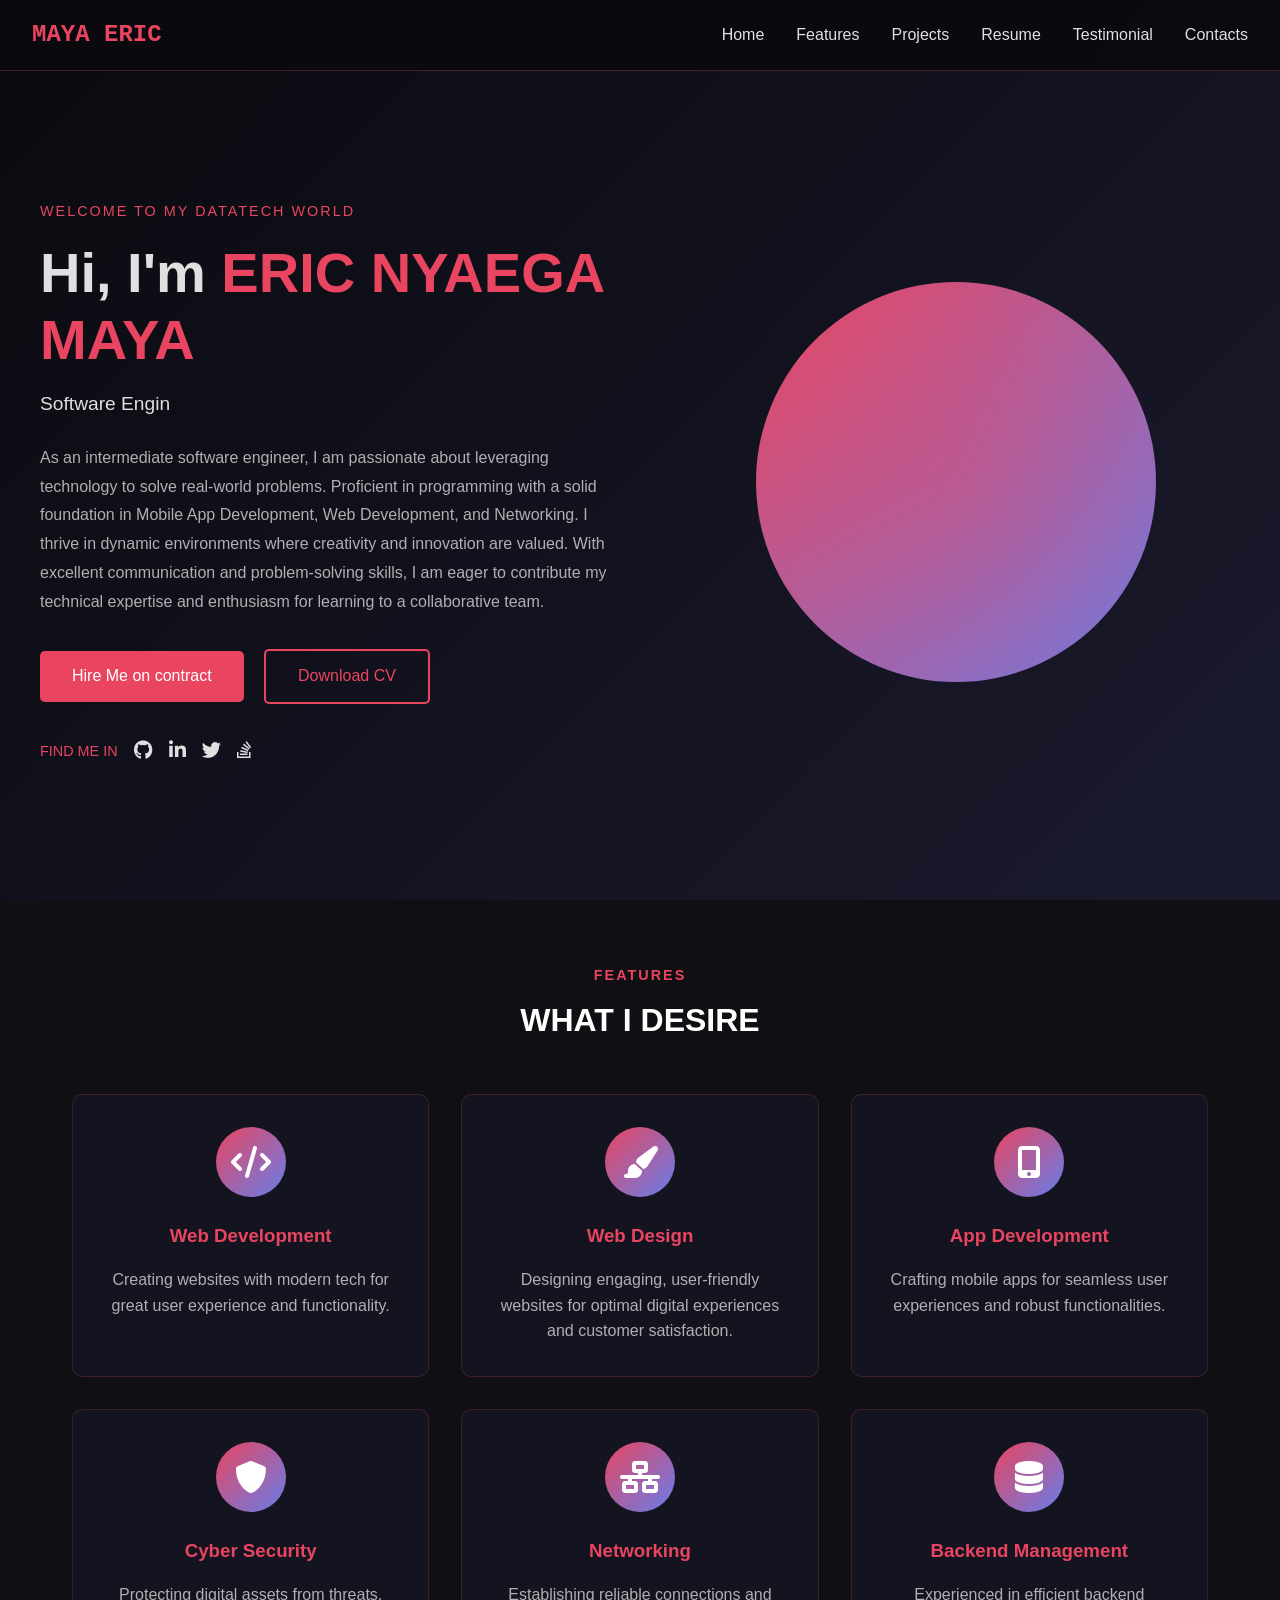
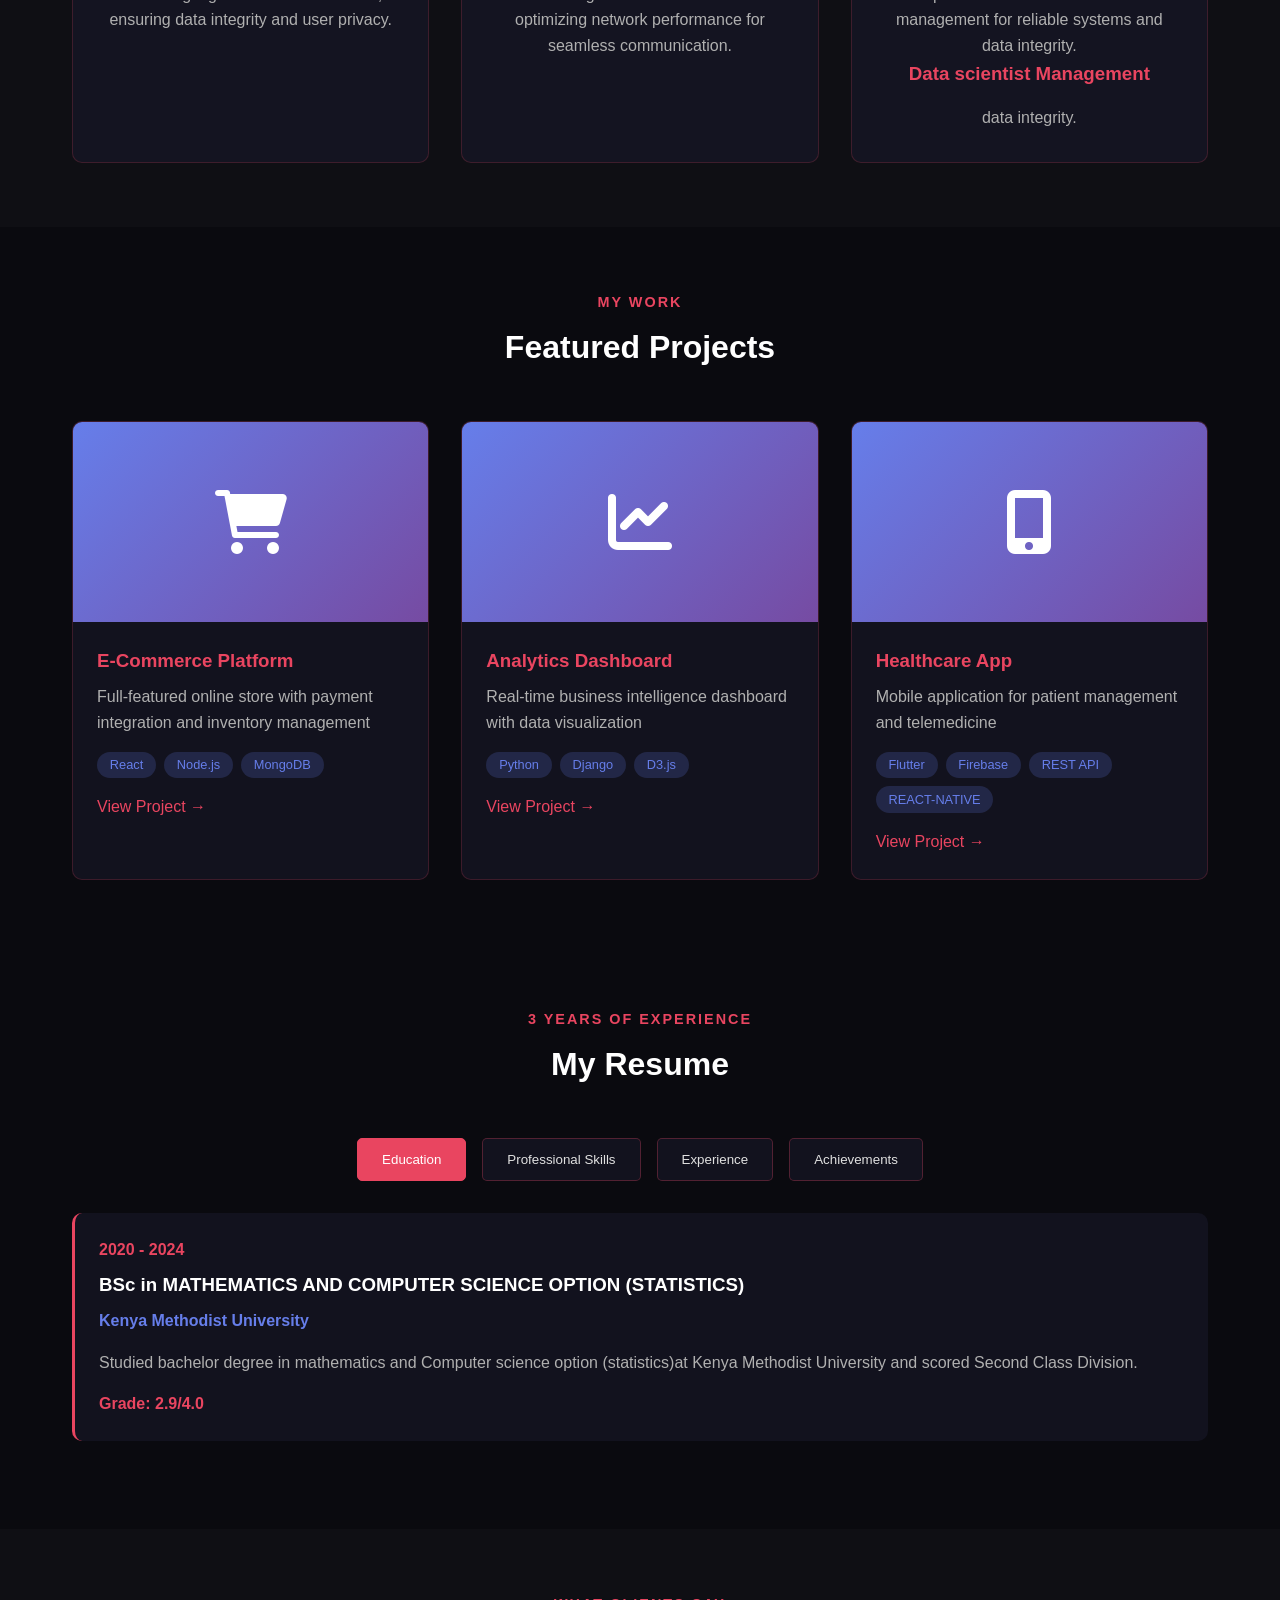
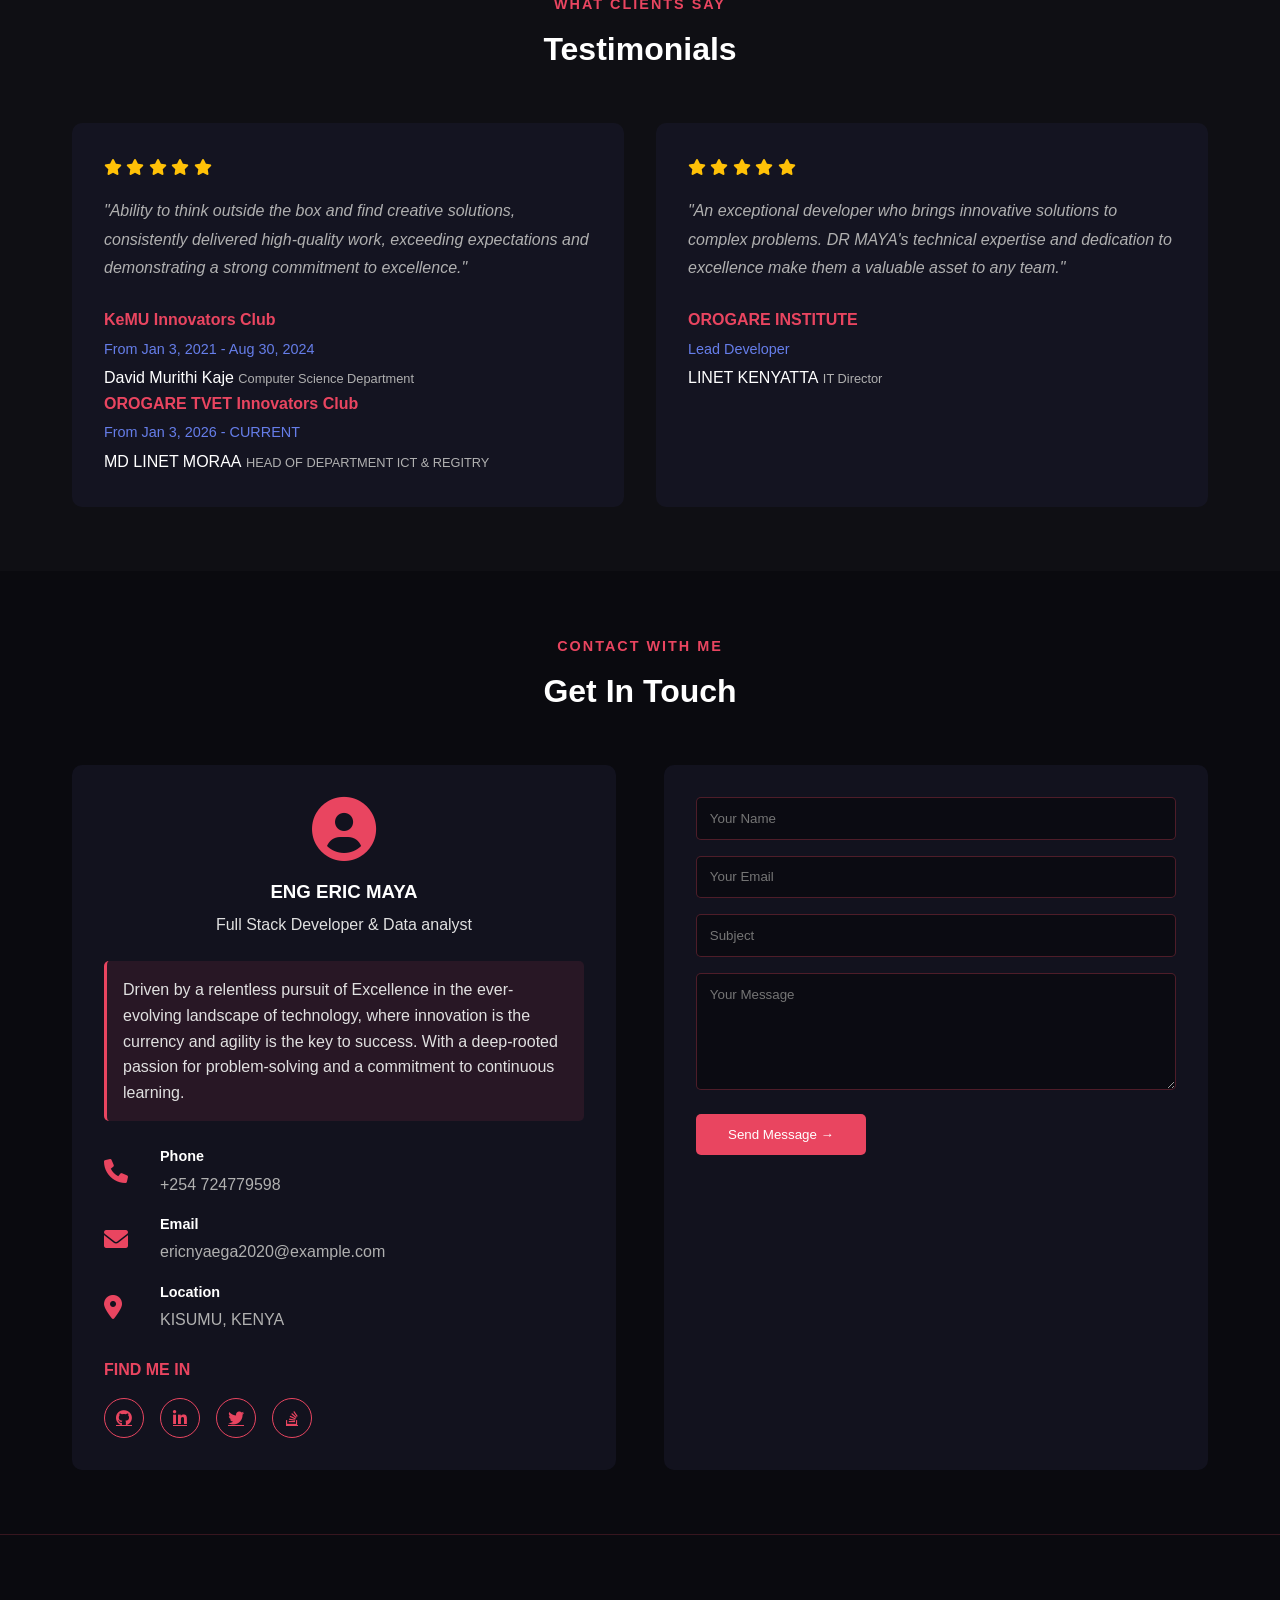
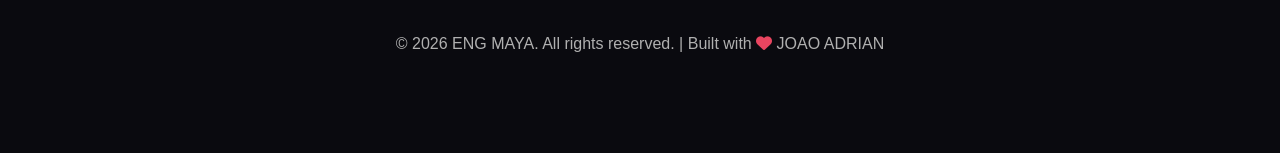
==== commit 564ec940: "Update fmt.Println message from 'Hello' to 'Goodbye'" ====
--- a/index.html
+++ b/index.html
@@ -3,7 +3,7 @@
 <head>
     <meta charset="UTF-8">
     <meta name="viewport" content="width=device-width, initial-scale=1.0">
-    <title>ERIC NYAEGA MAYA | Software Engineer & front_end Developer</title>
+    <title>MAYA ERIC | Software Engineer,front_end Developer & Data analyst</title>
     <link rel="stylesheet" href="style.css">
     <link rel="stylesheet" href="https://cdnjs.cloudflare.com/ajax/libs/font-awesome/6.0.0/css/all.min.css">
 </head>
@@ -11,7 +11,7 @@
     <!-- Navigation -->
     <nav>
         <div class="logo">
-            <a href="index.html">ERIC NYAEGA MAYA</a>
+            <a href="index.html">MAYA ERIC</a>
         </div>
         <ul class="nav-links">
             <li><a href="#home">Home</a></li>
@@ -36,6 +36,7 @@
                     <span class="role">Software/Data Engineer</span>
                     <span class="role">Front end Developer</span>
                     <span class="role">Data Tech Innovator</span>
+                    <span class="role">Data Analyst & visualization of data</span>
                 </div>
                 <p class="description">
                     As an intermediate software engineer, I am passionate about leveraging technology to solve real-world problems. 
@@ -202,7 +203,7 @@
                     <div class="resume-date">2020 - 2024</div>
                     <h3>BSc in MATHEMATICS AND COMPUTER SCIENCE OPTION (STATISTICS)</h3>
                     <h4>Kenya Methodist University</h4>
-                    <p>Studied bachelor degree in mathematics and Computer science option (statistics)at Kenya Methodist University and scored Second Class lower Division.</p>
+                    <p>Studied bachelor degree in mathematics and Computer science option (statistics)at Kenya Methodist University and scored Second Class  Division.</p>
                     <div class="resume-grade">Grade: 2.9/4.0</div>
                 </div>
             </div>
@@ -292,11 +293,11 @@
                     <div class="resume-date">2024 - 2025</div>
                     <h3>data Engineer</h3>
                     <h4>meru university</h4>
-                    <p>Worked as a data engineer at meru university. Designed and developed an advertising website for the Agency.</p>
+                    <p>Worked as a data engineer at meru university. Designed and developed an integrated system/ website for the Agency.</p>
                 </div>
                 <div class="resume-card">
                     <div class="resume-date">2025 - present</div>
-                    <h3>Network Administrator</h3>
+                    <h3>Network Administrator </h3>
                     <h4>orogare intsitute</h4>
                     <p>Responsible for network configuration, maintenance, and ensuring optimal network performance.</p>
                 </div>
@@ -308,6 +309,7 @@
                 </div>
                 <div class="resume-card">
                     <div class="resume-date">2023</div>
+                    <h3> CISCO CNNA certified</h3>
                     <h3>Web Development Workshop</h3>
                     <h4>Apple Developer Team</h4>
                     <p>Attended online workshop for web application using React framework for frontend development.</p>
@@ -362,6 +364,12 @@
                         <span>David Murithi Kaje</span>
                         <small>Computer Science Department</small>
                     </div>
+                     <div class="testimonial-author">
+                        <h4>OROGARE TVET Innovators Club</h4>
+                        <p>From Jan 3, 2026 - CURRENT</p>
+                        <span> MD LINET MORAA</span>
+                        <small> HEAD OF DEPARTMENT ICT & REGITRY</small>
+                    </div>
                 </div>
                 <div class="testimonial-card">
                     <div class="testimonial-rating">
@@ -397,8 +405,8 @@
                 <div class="contact-info">
                     <div class="contact-header">
                         <i class="fas fa-user-circle"></i>
-                        <h3>DR MAYA</h3>
-                        <p>Full Stack Developer</p>
+                        <h3>ENG ERIC MAYA</h3>
+                        <p>Full Stack Developer & Data analyst</p>
                     </div>
                     <div class="contact-quote">
                         <p>Driven by a relentless pursuit of Excellence in the ever-evolving landscape of technology, 
@@ -460,7 +468,7 @@
     <!-- Footer -->
     <footer>
         <div class="container">
-            <p>&copy; 2026 DR MAYA. All rights reserved. | Built with <i class="fas fa-heart"></i> JOAO ADRIAN</p>
+            <p>&copy; 2026 ENG MAYA. All rights reserved. | Built with <i class="fas fa-heart"></i> JOAO ADRIAN</p>
         </div>
     </footer>
 
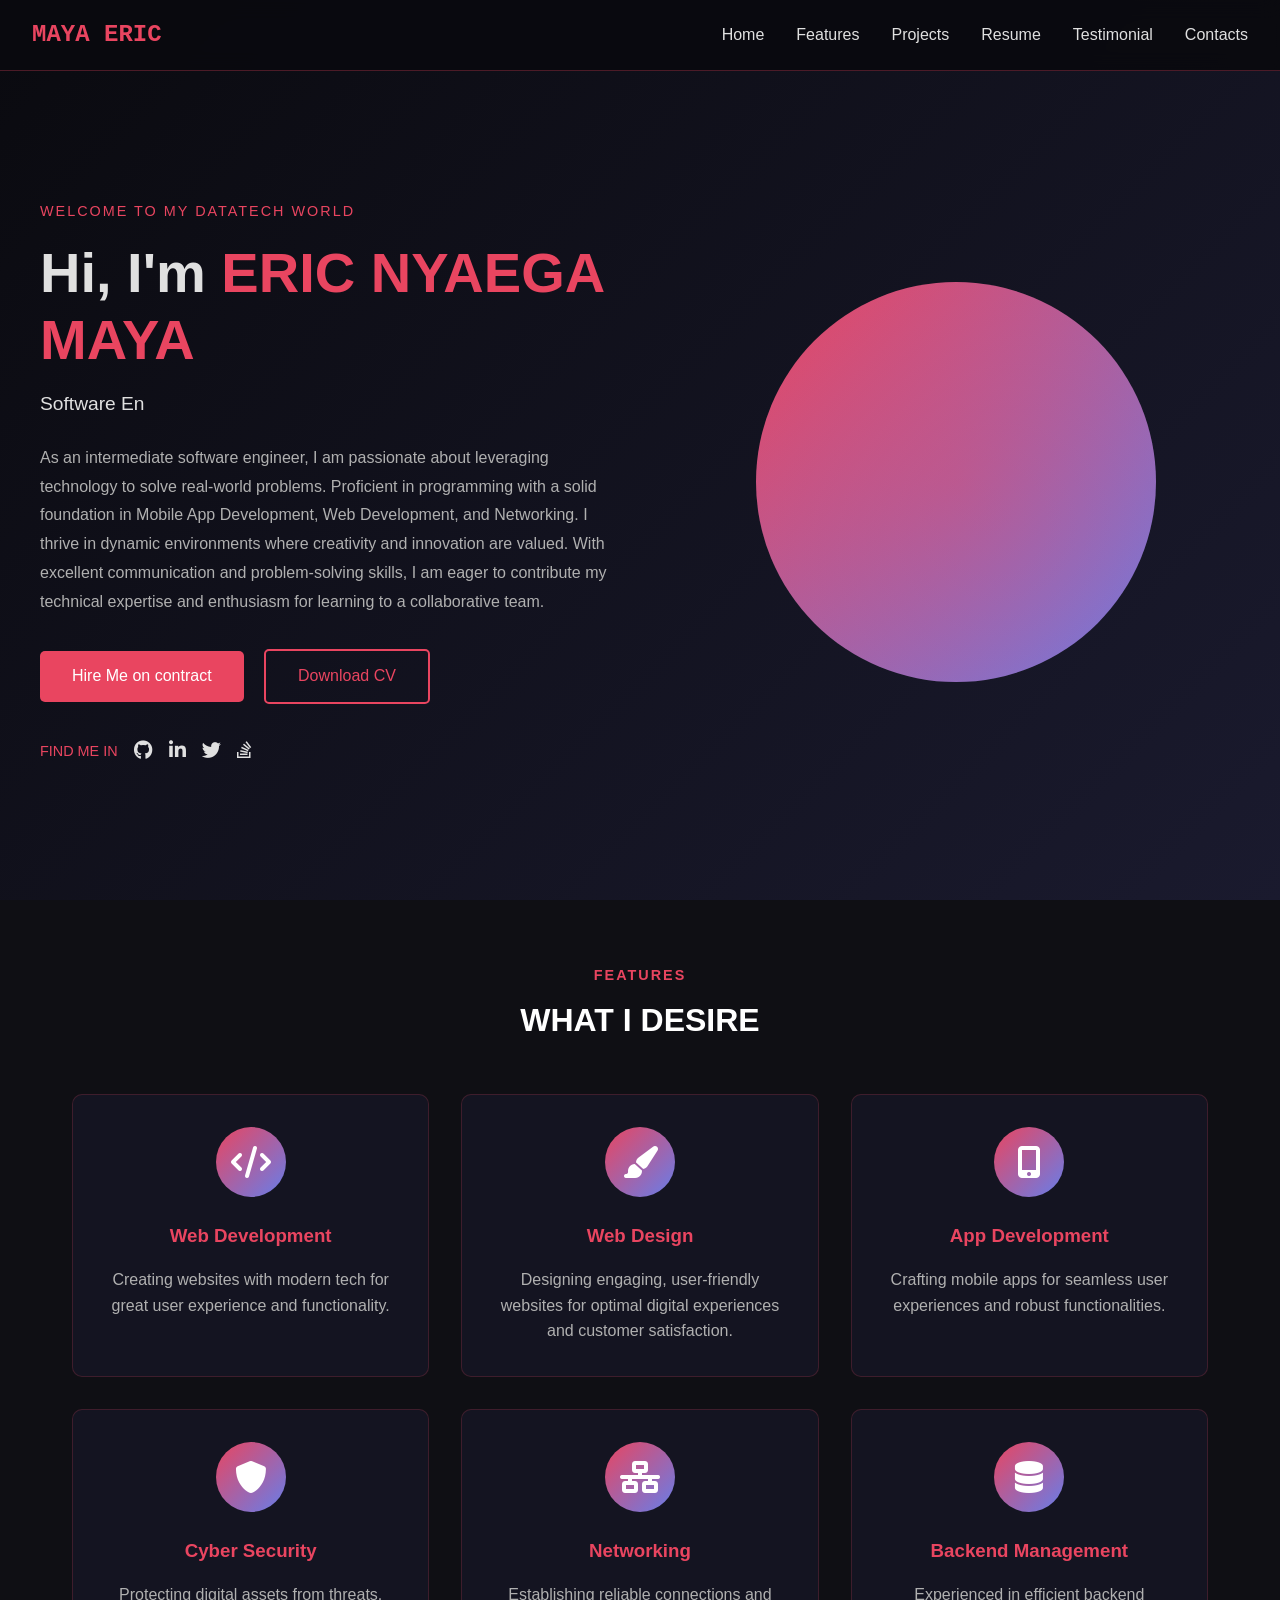
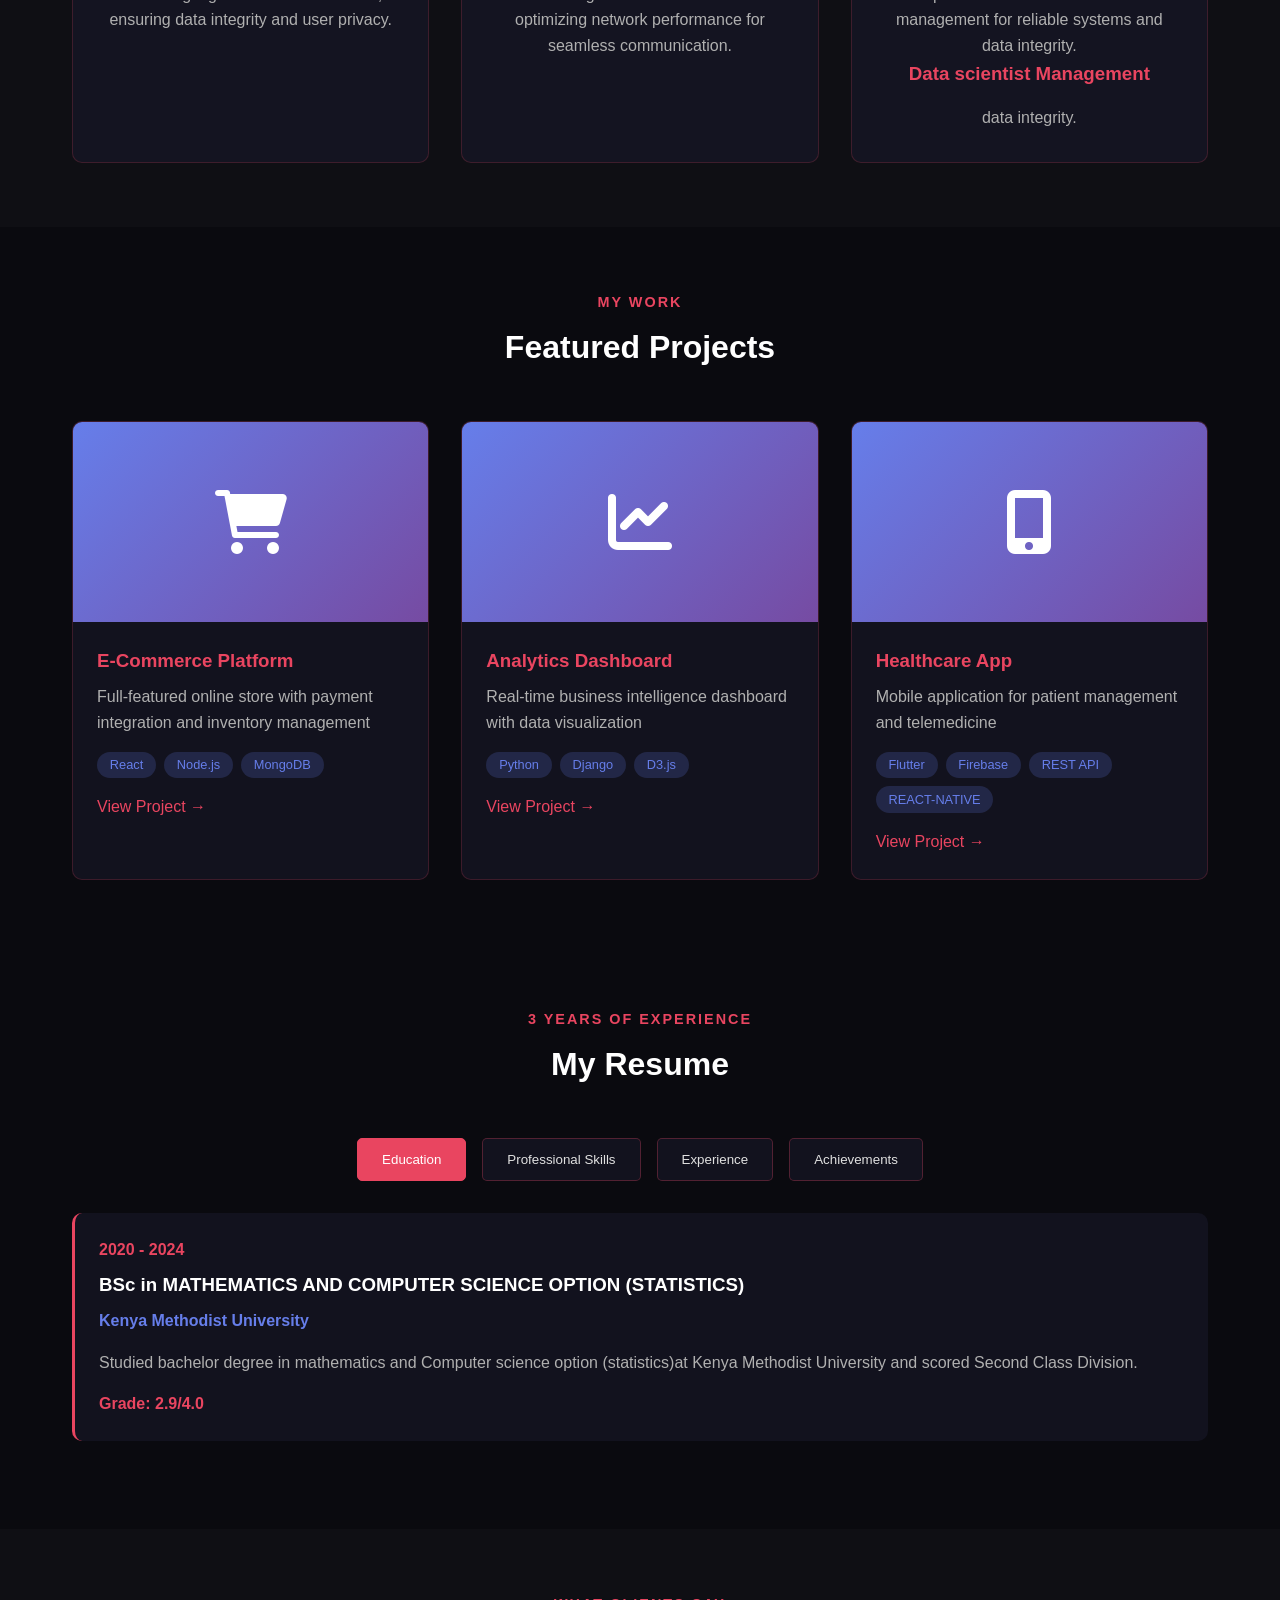
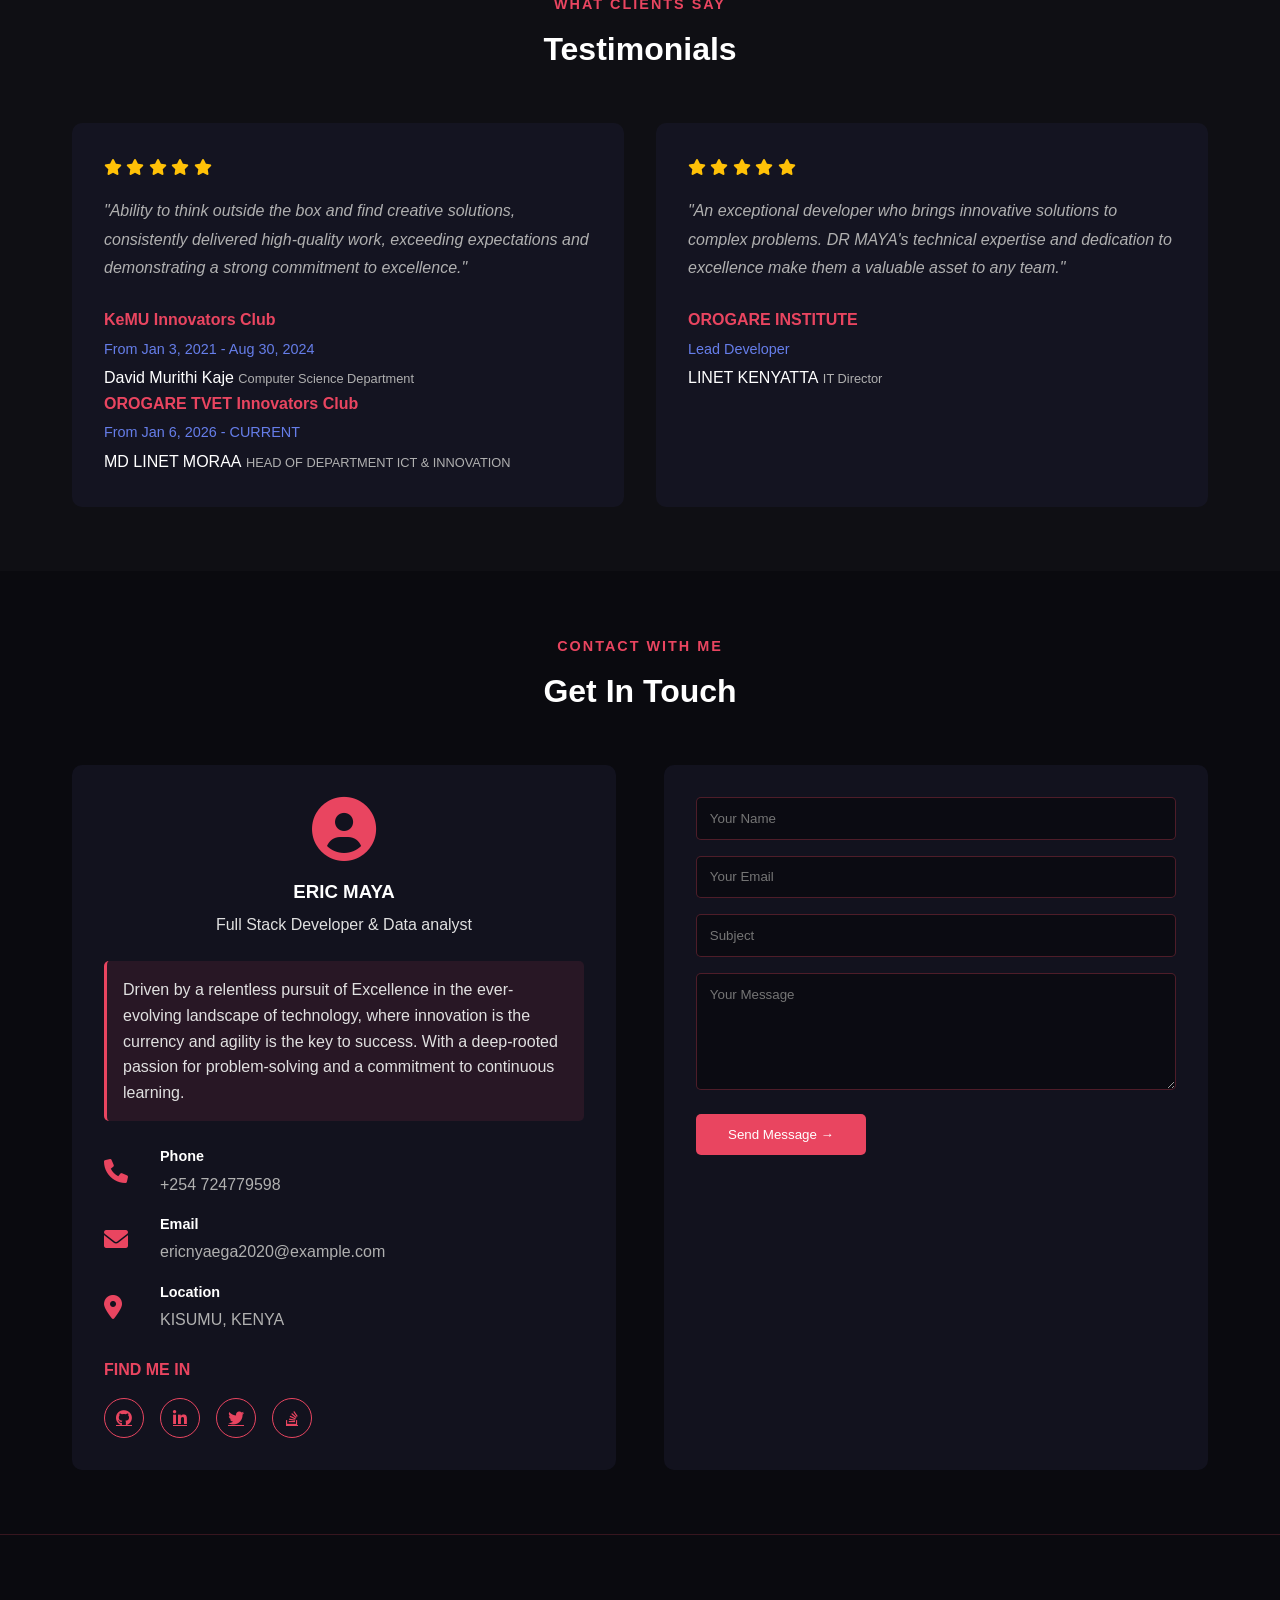
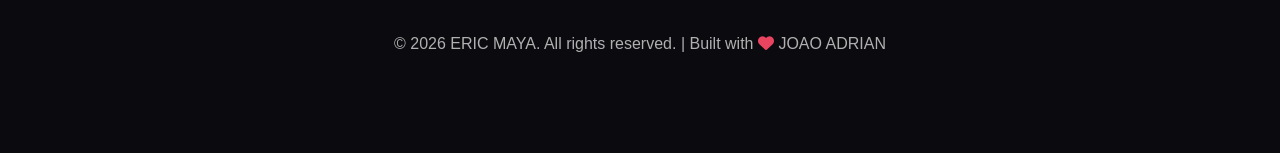
==== commit 4c387de4: "Update print statement from 'Hello' to 'Goodbye'" ====
--- a/index.html
+++ b/index.html
@@ -366,9 +366,9 @@
                     </div>
                      <div class="testimonial-author">
                         <h4>OROGARE TVET Innovators Club</h4>
-                        <p>From Jan 3, 2026 - CURRENT</p>
+                        <p>From Jan 6, 2026 - CURRENT</p>
                         <span> MD LINET MORAA</span>
-                        <small> HEAD OF DEPARTMENT ICT & REGITRY</small>
+                        <small> HEAD OF DEPARTMENT ICT & INNOVATION</small>
                     </div>
                 </div>
                 <div class="testimonial-card">
@@ -405,7 +405,7 @@
                 <div class="contact-info">
                     <div class="contact-header">
                         <i class="fas fa-user-circle"></i>
-                        <h3>ENG ERIC MAYA</h3>
+                        <h3> ERIC MAYA</h3>
                         <p>Full Stack Developer & Data analyst</p>
                     </div>
                     <div class="contact-quote">
@@ -468,7 +468,7 @@
     <!-- Footer -->
     <footer>
         <div class="container">
-            <p>&copy; 2026 ENG MAYA. All rights reserved. | Built with <i class="fas fa-heart"></i> JOAO ADRIAN</p>
+            <p>&copy; 2026 ERIC MAYA. All rights reserved. | Built with <i class="fas fa-heart"></i> JOAO ADRIAN</p>
         </div>
     </footer>
 
